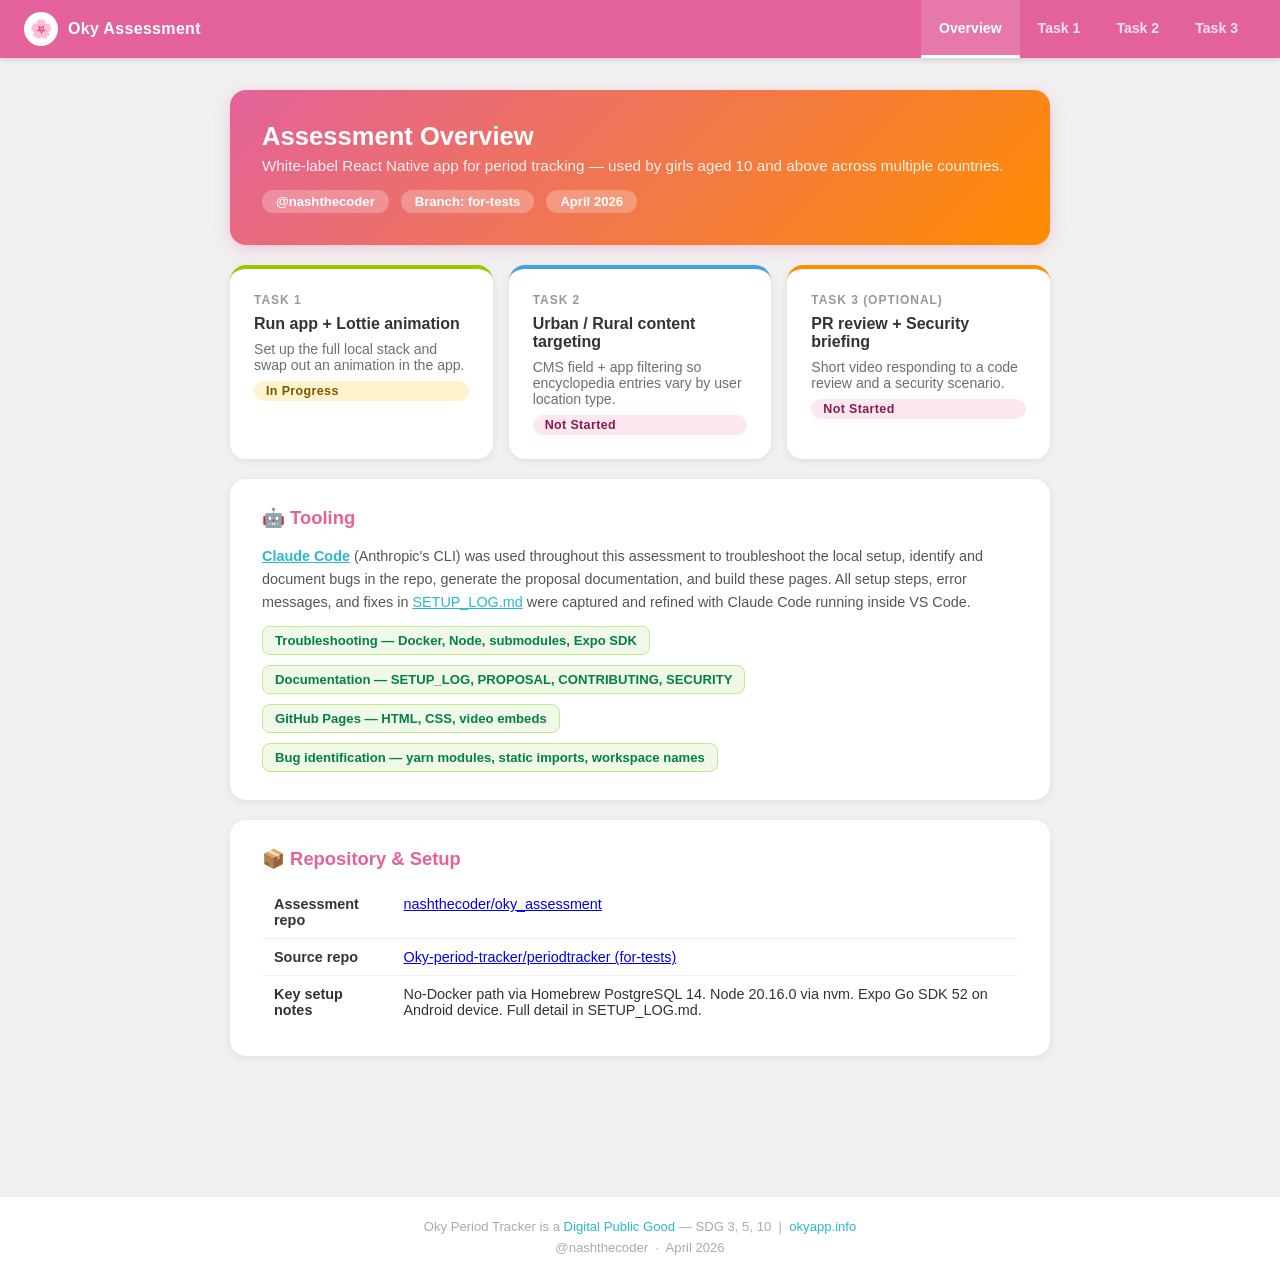
==== index.html @ fe5b15e6 "Add Claude Code tooling section to overview page" ====
<!DOCTYPE html>
<html lang="en">
<head>
  <meta charset="UTF-8">
  <meta name="viewport" content="width=device-width, initial-scale=1.0">
  <title>Oky — Technical Assessment</title>
  <link rel="stylesheet" href="style.css">
</head>
<body>

  <div class="navbar">
    <a class="brand" href="index.html">
      <div class="logo">🌸</div>
      <span>Oky Assessment</span>
    </a>
    <nav>
      <a href="index.html" class="active">Overview</a>
      <a href="task1.html">Task 1</a>
      <a href="task2.html">Task 2</a>
      <a href="task3.html">Task 3</a>
    </nav>
  </div>

  <div class="page">

    <div class="hero">
      <h1>Assessment Overview</h1>
      <p>White-label React Native app for period tracking — used by girls aged 10 and above across multiple countries.</p>
      <div class="meta">
        <span class="tag">@nashthecoder</span>
        <span class="tag">Branch: for-tests</span>
        <span class="tag">April 2026</span>
      </div>
    </div>

    <div class="task-grid">
      <a class="task-card t1" href="task1.html">
        <span class="task-num">Task 1</span>
        <h3>Run app + Lottie animation</h3>
        <p>Set up the full local stack and swap out an animation in the app.</p>
        <span class="badge badge-in-progress">In Progress</span>
      </a>
      <a class="task-card t2" href="task2.html">
        <span class="task-num">Task 2</span>
        <h3>Urban / Rural content targeting</h3>
        <p>CMS field + app filtering so encyclopedia entries vary by user location type.</p>
        <span class="badge badge-not-started">Not Started</span>
      </a>
      <a class="task-card t3" href="task3.html">
        <span class="task-num">Task 3 (Optional)</span>
        <h3>PR review + Security briefing</h3>
        <p>Short video responding to a code review and a security scenario.</p>
        <span class="badge badge-not-started">Not Started</span>
      </a>
    </div>

    <div class="card">
      <h2>🤖 Tooling</h2>
      <p style="font-size:0.9rem;color:#555;line-height:1.6;margin-bottom:12px;">
        <a href="https://claude.ai/code" style="color:var(--link);font-weight:600;">Claude Code</a> (Anthropic's CLI) was used throughout this assessment to troubleshoot the local setup, identify and document bugs in the repo, generate the proposal documentation, and build these pages. All setup steps, error messages, and fixes in <a href="SETUP_LOG.md" style="color:var(--link)">SETUP_LOG.md</a> were captured and refined with Claude Code running inside VS Code.
      </p>
      <div class="proposal-strip">
        <span class="prop-tag">Troubleshooting — Docker, Node, submodules, Expo SDK</span>
        <span class="prop-tag">Documentation — SETUP_LOG, PROPOSAL, CONTRIBUTING, SECURITY</span>
        <span class="prop-tag">GitHub Pages — HTML, CSS, video embeds</span>
        <span class="prop-tag">Bug identification — yarn modules, static imports, workspace names</span>
      </div>
    </div>

    <div class="card">
      <h2>📦 Repository & Setup</h2>
      <table class="info-table">
        <tbody>
          <tr><td><strong>Assessment repo</strong></td><td><a href="https://github.com/nashthecoder/oky_assessment">nashthecoder/oky_assessment</a></td></tr>
          <tr><td><strong>Source repo</strong></td><td><a href="https://github.com/Oky-period-tracker/periodtracker/tree/for-tests">Oky-period-tracker/periodtracker (for-tests)</a></td></tr>
          <tr><td><strong>Key setup notes</strong></td><td>No-Docker path via Homebrew PostgreSQL 14. Node 20.16.0 via nvm. Expo Go SDK 52 on Android device. Full detail in SETUP_LOG.md.</td></tr>
        </tbody>
      </table>
    </div>

  </div>

  <footer>
    <p>Oky Period Tracker is a <a href="https://digitalpublicgoods.net/">Digital Public Good</a> — SDG 3, 5, 10 &nbsp;|&nbsp; <a href="https://www.okyapp.info/">okyapp.info</a></p>
    <p>@nashthecoder &nbsp;·&nbsp; April 2026</p>
  </footer>

</body>
</html>
---- style.css ----
/* Oky Period Tracker — Assessment Pages */
/* Colour palette sourced from app/src/hooks/useColor.ts */

:root {
  --primary:      #97C800;
  --primary-dark: #028045;
  --secondary:    #FF8C00;
  --tertiary:     #3DA4DD;
  --danger:       #E3629B;
  --danger-light: #F9C7C1;
  --star:         #F6AC3F;
  --link:         #28b9cb;
  --nav:          #F1F1F1;
  --border:       #f0f0f0;
  --text:         #333;
  --white:        #fff;
}

* { box-sizing: border-box; margin: 0; padding: 0; }

body {
  font-family: -apple-system, BlinkMacSystemFont, 'Segoe UI', Roboto, sans-serif;
  background: var(--nav);
  color: var(--text);
  min-height: 100vh;
}

/* ── Nav bar ── */
.navbar {
  background: var(--danger);
  padding: 0 24px;
  display: flex;
  align-items: center;
  gap: 0;
  box-shadow: 0 2px 6px rgba(0,0,0,0.15);
  position: sticky;
  top: 0;
  z-index: 100;
}
.navbar .brand {
  display: flex;
  align-items: center;
  gap: 10px;
  padding: 12px 0;
  text-decoration: none;
  color: var(--white);
  flex-shrink: 0;
}
.navbar .brand .logo {
  width: 34px;
  height: 34px;
  background: var(--white);
  border-radius: 50%;
  display: flex;
  align-items: center;
  justify-content: center;
  font-size: 18px;
}
.navbar .brand span {
  font-size: 1rem;
  font-weight: 700;
  letter-spacing: 0.02em;
}
.navbar nav {
  display: flex;
  align-items: stretch;
  margin-left: auto;
  gap: 0;
}
.navbar nav a {
  color: rgba(255,255,255,0.82);
  text-decoration: none;
  font-size: 0.88rem;
  font-weight: 600;
  padding: 0 18px;
  display: flex;
  align-items: center;
  border-bottom: 3px solid transparent;
  height: 58px;
  transition: color 0.15s, border-color 0.15s, background 0.15s;
}
.navbar nav a:hover {
  color: var(--white);
  background: rgba(255,255,255,0.1);
}
.navbar nav a.active {
  color: var(--white);
  border-bottom-color: var(--white);
  background: rgba(255,255,255,0.15);
}

/* ── Per-page navbar accent color ── */
body.page-task1 .navbar { background: linear-gradient(90deg, var(--danger) 0%, #c84b7a 100%); }
body.page-task2 .navbar { background: linear-gradient(90deg, var(--tertiary) 0%, #1169BF 100%); }
body.page-task3 .navbar { background: linear-gradient(90deg, var(--secondary) 0%, #BD6600 100%); }

/* ── Mobile nav ── */
@media (max-width: 600px) {
  .navbar { flex-wrap: wrap; padding: 0 14px; }
  .navbar .brand { padding: 10px 0; }
  .navbar nav { width: 100%; border-top: 1px solid rgba(255,255,255,0.15); }
  .navbar nav a { padding: 0 12px; font-size: 0.82rem; height: 42px; }
  .page { margin: 20px auto; }
  .card { padding: 20px 18px; }
  .hero { padding: 24px 20px; }
  .hero h1 { font-size: 1.3rem; }
  .task-grid { grid-template-columns: 1fr; }
}

/* ── Page wrap ── */
.page {
  max-width: 860px;
  margin: 32px auto;
  padding: 0 20px 60px;
}

/* ── Card ── */
.card {
  background: var(--white);
  border-radius: 16px;
  padding: 28px 32px;
  margin-bottom: 20px;
  box-shadow: 0 2px 8px rgba(0,0,0,0.08);
}
.card h2 {
  font-size: 1.15rem;
  color: var(--danger);
  margin-bottom: 16px;
  display: flex;
  align-items: center;
  gap: 8px;
}
.card h3 {
  font-size: 1rem;
  color: var(--primary-dark);
  margin: 20px 0 10px;
}

/* ── Hero card ── */
.hero {
  background: linear-gradient(135deg, var(--danger) 0%, var(--secondary) 100%);
  color: var(--white);
  border-radius: 16px;
  padding: 32px;
  margin-bottom: 20px;
  box-shadow: 0 4px 16px rgba(227,98,155,0.3);
}
.hero h1 { font-size: 1.6rem; margin-bottom: 6px; }
.hero p  { opacity: 0.9; font-size: 0.95rem; }
.hero .meta { margin-top: 16px; display: flex; gap: 12px; flex-wrap: wrap; }
.hero .tag {
  background: rgba(255,255,255,0.25);
  border-radius: 20px;
  padding: 4px 14px;
  font-size: 0.82rem;
  font-weight: 600;
}

/* ── Task grid ── */
.task-grid {
  display: grid;
  grid-template-columns: repeat(auto-fit, minmax(240px, 1fr));
  gap: 16px;
  margin-bottom: 20px;
}
.task-card {
  background: var(--white);
  border-radius: 16px;
  padding: 24px;
  box-shadow: 0 2px 8px rgba(0,0,0,0.08);
  border-top: 4px solid var(--border);
  text-decoration: none;
  color: var(--text);
  transition: transform 0.15s, box-shadow 0.15s;
  display: flex;
  flex-direction: column;
  gap: 8px;
}
.task-card:hover { transform: translateY(-3px); box-shadow: 0 6px 18px rgba(0,0,0,0.12); }
.task-card.t1 { border-top-color: var(--primary); }
.task-card.t2 { border-top-color: var(--tertiary); }
.task-card.t3 { border-top-color: var(--secondary); }
.task-card .task-num { font-size: 0.75rem; font-weight: 700; text-transform: uppercase; letter-spacing: 0.08em; opacity: 0.5; }
.task-card h3 { font-size: 1rem; margin: 0; }
.task-card p  { font-size: 0.88rem; opacity: 0.7; margin: 0; }

/* ── Status badges ── */
.badge {
  display: inline-block;
  padding: 3px 12px;
  border-radius: 20px;
  font-size: 0.78rem;
  font-weight: 700;
  letter-spacing: 0.03em;
}
.badge-done         { background: #e6f4d7; color: var(--primary-dark); }
.badge-in-progress  { background: #fff3cd; color: #7a5800; }
.badge-not-started  { background: #fde8f0; color: #8b1a4a; }

/* ── Step list ── */
.steps { list-style: none; padding: 0; }
.steps li {
  display: flex;
  align-items: flex-start;
  gap: 14px;
  padding: 10px 0;
  border-bottom: 1px solid var(--border);
  font-size: 0.92rem;
  line-height: 1.5;
}
.steps li:last-child { border-bottom: none; }
.step-num {
  min-width: 26px;
  height: 26px;
  border-radius: 50%;
  background: var(--danger-light);
  color: var(--danger);
  font-size: 0.78rem;
  font-weight: 700;
  display: flex;
  align-items: center;
  justify-content: center;
  flex-shrink: 0;
}

/* ── Table ── */
.info-table { width: 100%; border-collapse: collapse; font-size: 0.9rem; }
.info-table th {
  text-align: left;
  padding: 10px 12px;
  background: var(--nav);
  color: var(--primary-dark);
  font-size: 0.78rem;
  text-transform: uppercase;
  letter-spacing: 0.06em;
  border-bottom: 2px solid var(--border);
}
.info-table td {
  padding: 10px 12px;
  border-bottom: 1px solid var(--border);
  vertical-align: top;
}
.info-table tr:last-child td { border-bottom: none; }
code {
  background: var(--nav);
  padding: 2px 6px;
  border-radius: 4px;
  font-size: 0.85em;
  font-family: 'SF Mono', 'Fira Mono', monospace;
}

/* ── Placeholder notice ── */
.placeholder {
  background: var(--nav);
  border-left: 4px solid var(--tertiary);
  border-radius: 0 8px 8px 0;
  padding: 14px 18px;
  font-size: 0.9rem;
  color: #555;
  margin-top: 10px;
}

/* ── Timeline ── */
.timeline { position: relative; padding-left: 32px; }
.timeline::before {
  content: '';
  position: absolute;
  left: 10px;
  top: 0; bottom: 0;
  width: 2px;
  background: linear-gradient(to bottom, var(--danger-light), var(--primary));
}
.tl-item {
  position: relative;
  margin-bottom: 24px;
}
.tl-dot {
  position: absolute;
  left: -26px;
  top: 6px;
  width: 14px;
  height: 14px;
  border-radius: 50%;
  background: var(--danger);
  border: 2px solid var(--white);
  box-shadow: 0 0 0 2px var(--danger-light);
}
.tl-dot.green  { background: var(--primary); box-shadow: 0 0 0 2px #e6f4d7; }
.tl-dot.blue   { background: var(--tertiary); box-shadow: 0 0 0 2px #daeef9; }
.tl-dot.orange { background: var(--secondary); box-shadow: 0 0 0 2px #ffecd0; }
.tl-item h4 { font-size: 0.9rem; font-weight: 700; margin-bottom: 4px; color: #222; }
.tl-item p, .tl-item ul { font-size: 0.88rem; color: #555; line-height: 1.6; }
.tl-item ul { padding-left: 18px; }

/* ── Terminal block ── */
.terminal {
  background: #1B1B1F;
  color: #e2e2e2;
  border-radius: 10px;
  padding: 16px 20px;
  font-family: 'SF Mono', 'Fira Mono', 'Menlo', monospace;
  font-size: 0.82rem;
  line-height: 1.7;
  margin: 12px 0;
  overflow-x: auto;
}
.terminal .prompt { color: var(--primary); user-select: none; }
.terminal .comment { color: #888; }
.terminal .out { color: #91d9e2; }
.terminal .err { color: #E3629B; }

/* ── Bug cards ── */
.bug-card {
  border-left: 4px solid var(--danger);
  background: #fff5f9;
  border-radius: 0 10px 10px 0;
  padding: 14px 18px;
  margin-bottom: 14px;
}
.bug-card .bug-title { font-weight: 700; font-size: 0.9rem; color: var(--danger); margin-bottom: 6px; display: flex; align-items: center; gap: 6px; }
.bug-card .bug-fix { margin-top: 8px; font-size: 0.85rem; color: var(--primary-dark); display: flex; align-items: flex-start; gap: 6px; }
.bug-card p { font-size: 0.86rem; color: #555; line-height: 1.5; }

/* ── Proposal strip ── */
.proposal-strip {
  display: flex;
  flex-wrap: wrap;
  gap: 10px;
  margin-top: 12px;
}
.prop-tag {
  background: #f0f9e8;
  border: 1px solid #c3e88d;
  color: var(--primary-dark);
  border-radius: 8px;
  padding: 6px 12px;
  font-size: 0.82rem;
  font-weight: 600;
}

/* ── Lottie preview card ── */
.lottie-preview {
  display: flex;
  gap: 20px;
  align-items: flex-start;
  flex-wrap: wrap;
}
.lottie-preview .lottie-thumb {
  width: 120px;
  height: 120px;
  background: linear-gradient(135deg, var(--danger-light), #ffecd0);
  border-radius: 16px;
  display: flex;
  align-items: center;
  justify-content: center;
  font-size: 52px;
  flex-shrink: 0;
}
.lottie-preview .lottie-meta { flex: 1; min-width: 200px; }
.lottie-preview .lottie-meta h4 { font-size: 1rem; margin-bottom: 6px; }
.lottie-preview .lottie-meta p  { font-size: 0.88rem; color: #555; line-height: 1.5; }
.lottie-preview .lottie-meta a  { color: var(--link); }

/* ── Section divider ── */
.section-label {
  font-size: 0.72rem;
  font-weight: 700;
  text-transform: uppercase;
  letter-spacing: 0.1em;
  color: #aaa;
  margin: 4px 0 14px;
}

/* ── Inline resource link ── */
.resource-link {
  display: inline-flex;
  align-items: center;
  gap: 6px;
  background: var(--nav);
  border: 1px solid var(--border);
  border-radius: 8px;
  padding: 6px 14px;
  font-size: 0.85rem;
  color: var(--link);
  text-decoration: none;
  margin: 4px 4px 4px 0;
}
.resource-link:hover { background: #e8f8fa; border-color: var(--link); }

/* ── Video grid ── */
.video-grid {
  display: grid;
  grid-template-columns: repeat(auto-fit, minmax(280px, 1fr));
  gap: 20px;
  margin-top: 16px;
}
.video-card {
  display: flex;
  flex-direction: column;
  gap: 10px;
}
.video-label {
  font-size: 0.85rem;
  font-weight: 700;
  color: var(--text);
}
.video-wrap {
  position: relative;
  width: 100%;
  padding-top: 56.25%;
  border-radius: 12px;
  overflow: hidden;
  background: #1B1B1F;
  box-shadow: 0 2px 10px rgba(0,0,0,0.15);
}
.video-wrap iframe {
  position: absolute;
  inset: 0;
  width: 100%;
  height: 100%;
  border: none;
}

/* ── Footer ── */
footer {
  background: var(--white);
  border-top: 1px solid var(--border);
  text-align: center;
  font-size: 0.82rem;
  color: #aaa;
  padding: 22px 24px;
  margin-top: 60px;
}
footer p { margin-bottom: 6px; }
footer p:last-child { margin-bottom: 0; }
footer a { color: var(--link); text-decoration: none; }
footer a:hover { text-decoration: underline; }
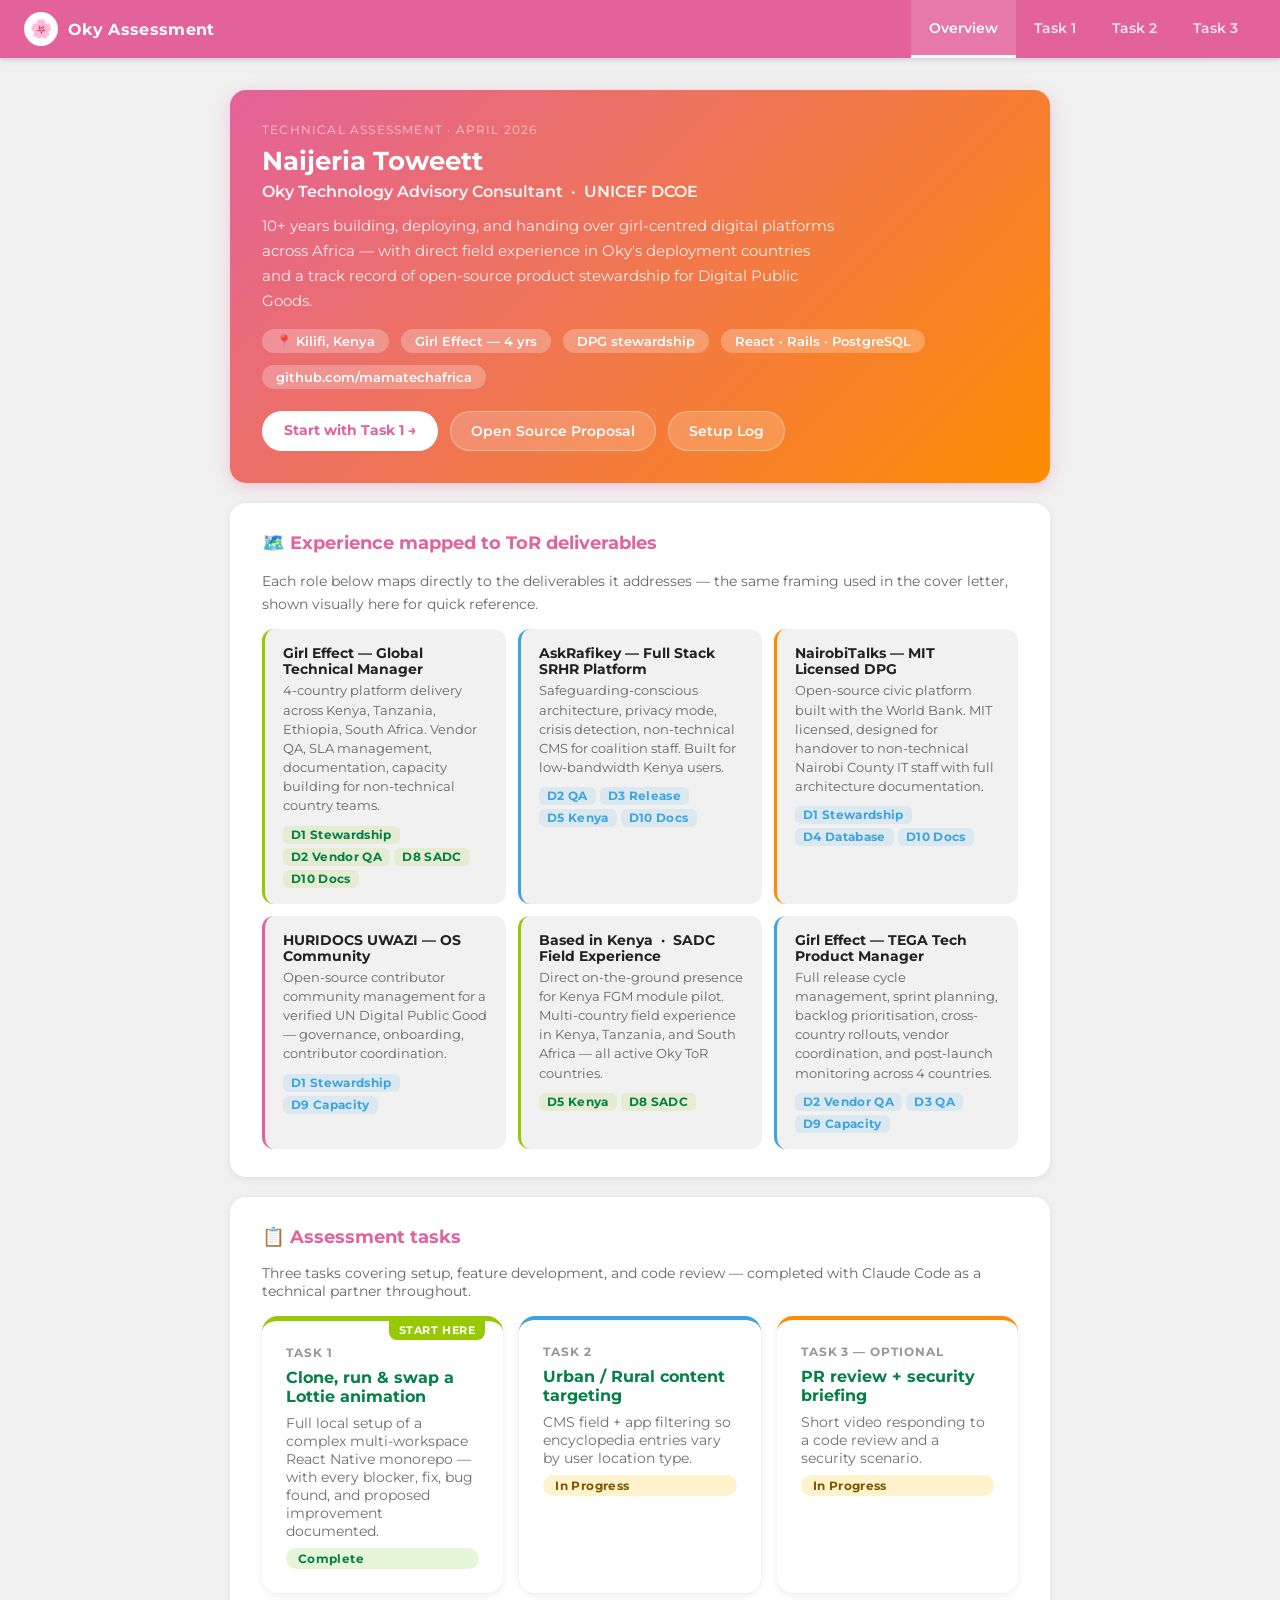
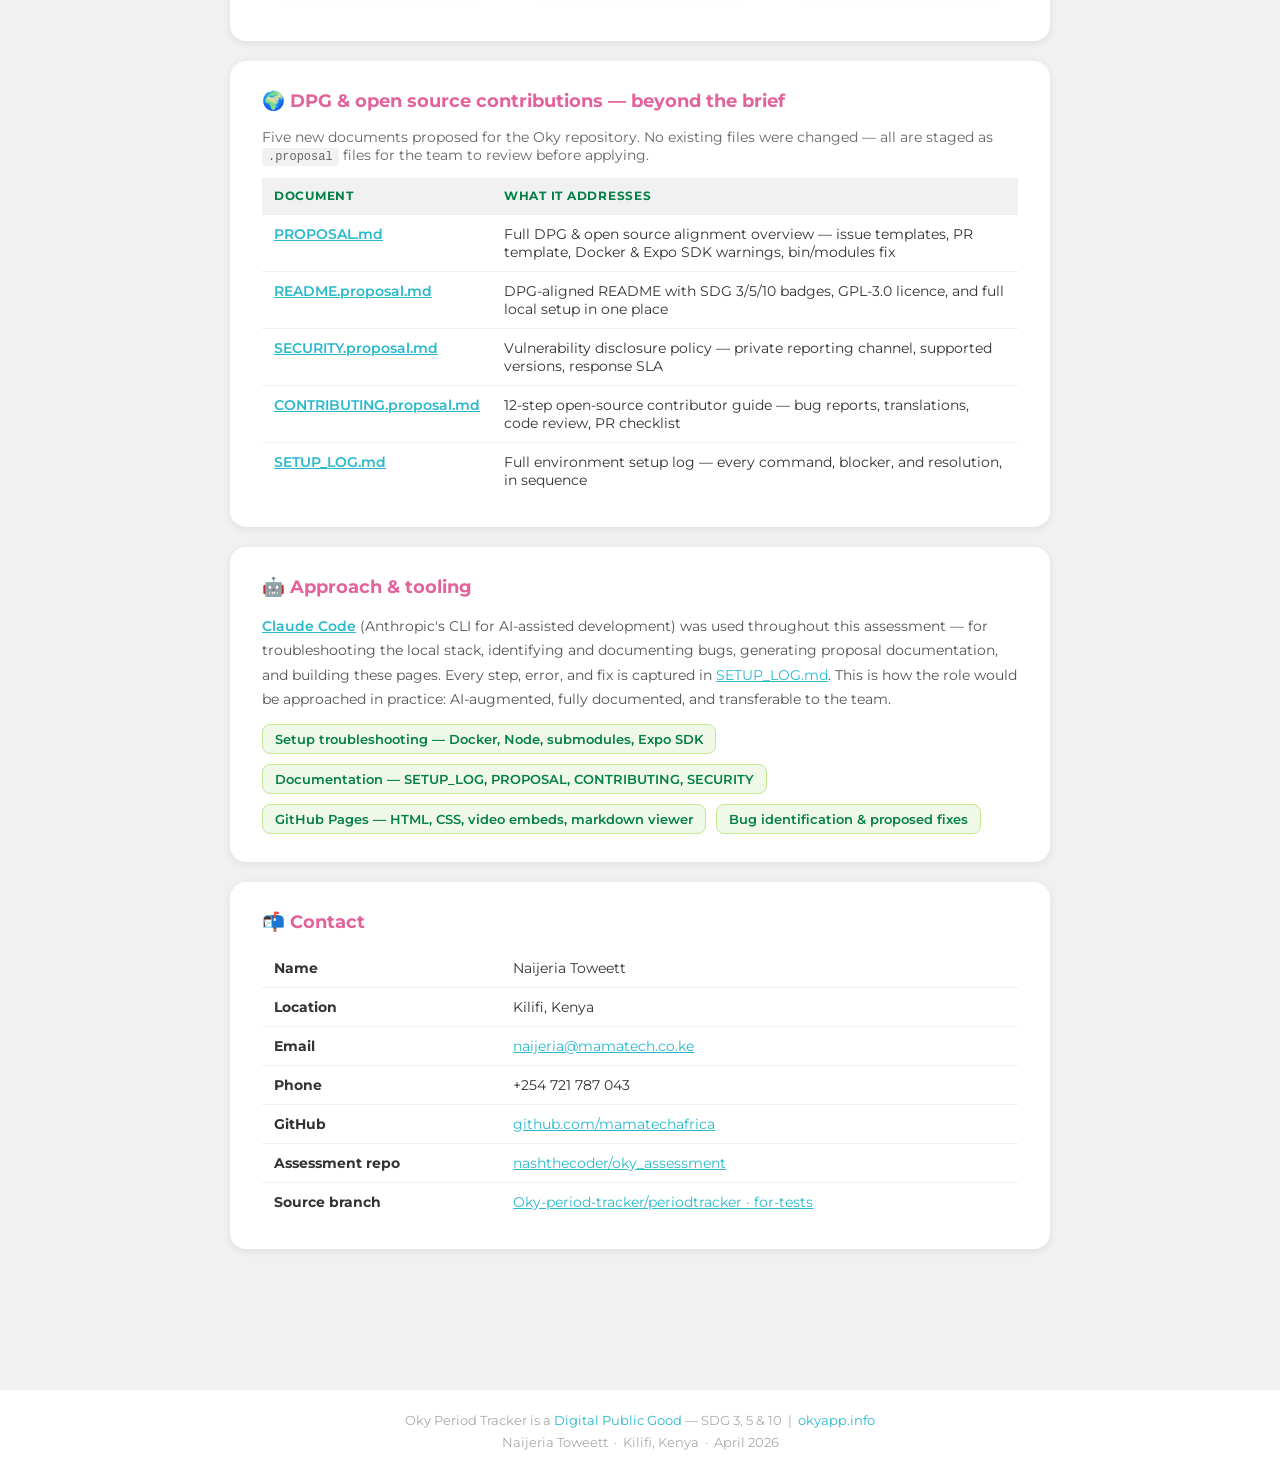
==== commit 7cfb8fed: "Redesign landing page — candidate-centric hero, experience-to-deliverable map, guided task journey C" ====
--- a/index.html
+++ b/index.html
@@ -3,8 +3,95 @@
 <head>
   <meta charset="UTF-8">
   <meta name="viewport" content="width=device-width, initial-scale=1.0">
-  <title>Oky — Technical Assessment</title>
+  <title>Naijeria Toweett — Oky Technology Advisory Consultant · UNICEF DCOE</title>
   <link rel="stylesheet" href="style.css">
+  <style>
+    .cta-row {
+      display: flex;
+      gap: 12px;
+      margin-top: 22px;
+      flex-wrap: wrap;
+    }
+    .btn-primary {
+      background: var(--white);
+      color: var(--danger);
+      font-weight: 700;
+      font-size: 0.9rem;
+      padding: 10px 22px;
+      border-radius: 24px;
+      text-decoration: none;
+      transition: opacity 0.15s;
+      white-space: nowrap;
+    }
+    .btn-primary:hover { opacity: 0.85; }
+    .btn-ghost {
+      background: rgba(255,255,255,0.18);
+      color: var(--white);
+      font-weight: 600;
+      font-size: 0.88rem;
+      padding: 10px 20px;
+      border-radius: 24px;
+      text-decoration: none;
+      border: 1px solid rgba(255,255,255,0.35);
+      transition: background 0.15s;
+      white-space: nowrap;
+    }
+    .btn-ghost:hover { background: rgba(255,255,255,0.28); }
+
+    /* Deliverable map */
+    .del-grid {
+      display: grid;
+      grid-template-columns: repeat(auto-fit, minmax(200px, 1fr));
+      gap: 12px;
+      margin-top: 14px;
+    }
+    .del-card {
+      background: var(--nav);
+      border-radius: 12px;
+      padding: 16px 18px;
+      border-left: 3px solid var(--border);
+    }
+    .del-card.green  { border-left-color: var(--primary); }
+    .del-card.blue   { border-left-color: var(--tertiary); }
+    .del-card.orange { border-left-color: var(--secondary); }
+    .del-card.pink   { border-left-color: var(--danger); }
+    .del-exp { font-size: 0.85rem; font-weight: 700; color: #222; margin-bottom: 4px; }
+    .del-desc { font-size: 0.8rem; color: #666; line-height: 1.5; margin-bottom: 10px; }
+    .del-tags { display: flex; flex-wrap: wrap; gap: 4px; }
+    .del-tag {
+      font-size: 0.72rem;
+      font-weight: 700;
+      background: rgba(61,164,221,0.12);
+      color: var(--tertiary);
+      border-radius: 6px;
+      padding: 2px 8px;
+      letter-spacing: 0.03em;
+    }
+    .del-tag.green {
+      background: rgba(151,200,0,0.13);
+      color: var(--primary-dark);
+    }
+
+    /* Task card override — make Task 1 feel primary */
+    .task-card.featured {
+      border-top-width: 5px;
+      position: relative;
+    }
+    .task-card.featured::after {
+      content: 'Start here';
+      position: absolute;
+      top: -1px;
+      right: 18px;
+      background: var(--primary);
+      color: var(--white);
+      font-size: 0.7rem;
+      font-weight: 700;
+      letter-spacing: 0.05em;
+      text-transform: uppercase;
+      padding: 3px 10px;
+      border-radius: 0 0 8px 8px;
+    }
+  </style>
 </head>
 <body>
 
@@ -23,57 +110,171 @@
 
   <div class="page">
 
+    <!-- Hero -->
     <div class="hero">
-      <h1>Assessment Overview</h1>
-      <p>White-label React Native app for period tracking — used by girls aged 10 and above across multiple countries.</p>
+      <p style="font-size:0.75rem;opacity:0.65;letter-spacing:0.1em;text-transform:uppercase;margin-bottom:8px;">Technical Assessment · April 2026</p>
+      <h1>Naijeria Toweett</h1>
+      <p style="font-size:1rem;margin-top:6px;opacity:0.95;font-weight:600;">Oky Technology Advisory Consultant &nbsp;·&nbsp; UNICEF DCOE</p>
+      <p style="margin-top:12px;opacity:0.88;max-width:580px;line-height:1.65;">10+ years building, deploying, and handing over girl-centred digital platforms across Africa — with direct field experience in Oky's deployment countries and a track record of open-source product stewardship for Digital Public Goods.</p>
       <div class="meta">
-        <span class="tag">@nashthecoder</span>
-        <span class="tag">Branch: for-tests</span>
-        <span class="tag">April 2026</span>
-      </div>
-    </div>
-
-    <div class="task-grid">
-      <a class="task-card t1" href="task1.html">
-        <span class="task-num">Task 1</span>
-        <h3>Run app + Lottie animation</h3>
-        <p>Set up the full local stack and swap out an animation in the app.</p>
-        <span class="badge badge-in-progress">In Progress</span>
-      </a>
-      <a class="task-card t2" href="task2.html">
-        <span class="task-num">Task 2</span>
-        <h3>Urban / Rural content targeting</h3>
-        <p>CMS field + app filtering so encyclopedia entries vary by user location type.</p>
-        <span class="badge badge-not-started">Not Started</span>
-      </a>
-      <a class="task-card t3" href="task3.html">
-        <span class="task-num">Task 3 (Optional)</span>
-        <h3>PR review + Security briefing</h3>
-        <p>Short video responding to a code review and a security scenario.</p>
-        <span class="badge badge-not-started">Not Started</span>
-      </a>
-    </div>
-
-    <div class="card">
-      <h2>🤖 Tooling</h2>
-      <p style="font-size:0.9rem;color:#555;line-height:1.6;margin-bottom:12px;">
-        <a href="https://claude.ai/code" style="color:var(--link);font-weight:600;">Claude Code</a> (Anthropic's CLI) was used throughout this assessment to troubleshoot the local setup, identify and document bugs in the repo, generate the proposal documentation, and build these pages. All setup steps, error messages, and fixes in <a href="SETUP_LOG.md" style="color:var(--link)">SETUP_LOG.md</a> were captured and refined with Claude Code running inside VS Code.
+        <span class="tag">📍 Kilifi, Kenya</span>
+        <span class="tag">Girl Effect — 4 yrs</span>
+        <span class="tag">DPG stewardship</span>
+        <span class="tag">React · Rails · PostgreSQL</span>
+        <span class="tag">github.com/mamatechafrica</span>
+      </div>
+      <div class="cta-row">
+        <a class="btn-primary" href="task1.html">Start with Task 1 →</a>
+        <a class="btn-ghost" href="view.html?file=PROPOSAL.md">Open Source Proposal</a>
+        <a class="btn-ghost" href="view.html?file=SETUP_LOG.md">Setup Log</a>
+      </div>
+    </div>
+
+    <!-- Experience → Deliverables -->
+    <div class="card">
+      <h2>🗺️ Experience mapped to ToR deliverables</h2>
+      <p style="font-size:0.88rem;color:#666;line-height:1.6;margin-bottom:4px;">Each role below maps directly to the deliverables it addresses — the same framing used in the cover letter, shown visually here for quick reference.</p>
+      <div class="del-grid">
+        <div class="del-card green">
+          <div class="del-exp">Girl Effect — Global Technical Manager</div>
+          <div class="del-desc">4-country platform delivery across Kenya, Tanzania, Ethiopia, South Africa. Vendor QA, SLA management, documentation, capacity building for non-technical country teams.</div>
+          <div class="del-tags">
+            <span class="del-tag green">D1 Stewardship</span>
+            <span class="del-tag green">D2 Vendor QA</span>
+            <span class="del-tag green">D8 SADC</span>
+            <span class="del-tag green">D10 Docs</span>
+          </div>
+        </div>
+        <div class="del-card blue">
+          <div class="del-exp">AskRafikey — Full Stack SRHR Platform</div>
+          <div class="del-desc">Safeguarding-conscious architecture, privacy mode, crisis detection, non-technical CMS for coalition staff. Built for low-bandwidth Kenya users.</div>
+          <div class="del-tags">
+            <span class="del-tag">D2 QA</span>
+            <span class="del-tag">D3 Release</span>
+            <span class="del-tag">D5 Kenya</span>
+            <span class="del-tag">D10 Docs</span>
+          </div>
+        </div>
+        <div class="del-card orange">
+          <div class="del-exp">NairobiTalks — MIT Licensed DPG</div>
+          <div class="del-desc">Open-source civic platform built with the World Bank. MIT licensed, designed for handover to non-technical Nairobi County IT staff with full architecture documentation.</div>
+          <div class="del-tags">
+            <span class="del-tag">D1 Stewardship</span>
+            <span class="del-tag">D4 Database</span>
+            <span class="del-tag">D10 Docs</span>
+          </div>
+        </div>
+        <div class="del-card pink">
+          <div class="del-exp">HURIDOCS UWAZI — OS Community</div>
+          <div class="del-desc">Open-source contributor community management for a verified UN Digital Public Good — governance, onboarding, contributor coordination.</div>
+          <div class="del-tags">
+            <span class="del-tag">D1 Stewardship</span>
+            <span class="del-tag">D9 Capacity</span>
+          </div>
+        </div>
+        <div class="del-card green">
+          <div class="del-exp">Based in Kenya &nbsp;·&nbsp; SADC Field Experience</div>
+          <div class="del-desc">Direct on-the-ground presence for Kenya FGM module pilot. Multi-country field experience in Kenya, Tanzania, and South Africa — all active Oky ToR countries.</div>
+          <div class="del-tags">
+            <span class="del-tag green">D5 Kenya</span>
+            <span class="del-tag green">D8 SADC</span>
+          </div>
+        </div>
+        <div class="del-card blue">
+          <div class="del-exp">Girl Effect — TEGA Tech Product Manager</div>
+          <div class="del-desc">Full release cycle management, sprint planning, backlog prioritisation, cross-country rollouts, vendor coordination, and post-launch monitoring across 4 countries.</div>
+          <div class="del-tags">
+            <span class="del-tag">D2 Vendor QA</span>
+            <span class="del-tag">D3 QA</span>
+            <span class="del-tag">D9 Capacity</span>
+          </div>
+        </div>
+      </div>
+    </div>
+
+    <!-- Assessment tasks -->
+    <div class="card">
+      <h2>📋 Assessment tasks</h2>
+      <p style="font-size:0.88rem;color:#666;margin-bottom:16px;">Three tasks covering setup, feature development, and code review — completed with Claude Code as a technical partner throughout.</p>
+      <div class="task-grid">
+        <a class="task-card t1 featured" href="task1.html">
+          <span class="task-num">Task 1</span>
+          <h3>Clone, run & swap a Lottie animation</h3>
+          <p>Full local setup of a complex multi-workspace React Native monorepo — with every blocker, fix, bug found, and proposed improvement documented.</p>
+          <span class="badge badge-done">Complete</span>
+        </a>
+        <a class="task-card t2" href="task2.html">
+          <span class="task-num">Task 2</span>
+          <h3>Urban / Rural content targeting</h3>
+          <p>CMS field + app filtering so encyclopedia entries vary by user location type.</p>
+          <span class="badge badge-in-progress">In Progress</span>
+        </a>
+        <a class="task-card t3" href="task3.html">
+          <span class="task-num">Task 3 — Optional</span>
+          <h3>PR review + security briefing</h3>
+          <p>Short video responding to a code review and a security scenario.</p>
+          <span class="badge badge-in-progress">In Progress</span>
+        </a>
+      </div>
+    </div>
+
+    <!-- DPG contributions -->
+    <div class="card">
+      <h2>🌍 DPG & open source contributions — beyond the brief</h2>
+      <p style="font-size:0.88rem;color:#666;margin-bottom:14px;">Five new documents proposed for the Oky repository. No existing files were changed — all are staged as <code>.proposal</code> files for the team to review before applying.</p>
+      <table class="info-table">
+        <thead><tr><th>Document</th><th>What it addresses</th></tr></thead>
+        <tbody>
+          <tr>
+            <td><a href="view.html?file=PROPOSAL.md" style="color:var(--link);font-weight:600;">PROPOSAL.md</a></td>
+            <td>Full DPG & open source alignment overview — issue templates, PR template, Docker & Expo SDK warnings, bin/modules fix</td>
+          </tr>
+          <tr>
+            <td><a href="view.html?file=README.proposal.md" style="color:var(--link);font-weight:600;">README.proposal.md</a></td>
+            <td>DPG-aligned README with SDG 3/5/10 badges, GPL-3.0 licence, and full local setup in one place</td>
+          </tr>
+          <tr>
+            <td><a href="view.html?file=SECURITY.proposal.md" style="color:var(--link);font-weight:600;">SECURITY.proposal.md</a></td>
+            <td>Vulnerability disclosure policy — private reporting channel, supported versions, response SLA</td>
+          </tr>
+          <tr>
+            <td><a href="view.html?file=CONTRIBUTING.proposal.md" style="color:var(--link);font-weight:600;">CONTRIBUTING.proposal.md</a></td>
+            <td>12-step open-source contributor guide — bug reports, translations, code review, PR checklist</td>
+          </tr>
+          <tr>
+            <td><a href="view.html?file=SETUP_LOG.md" style="color:var(--link);font-weight:600;">SETUP_LOG.md</a></td>
+            <td>Full environment setup log — every command, blocker, and resolution, in sequence</td>
+          </tr>
+        </tbody>
+      </table>
+    </div>
+
+    <!-- Tooling & approach -->
+    <div class="card">
+      <h2>🤖 Approach & tooling</h2>
+      <p style="font-size:0.9rem;color:#555;line-height:1.7;margin-bottom:12px;">
+        <a href="https://claude.ai/code" style="color:var(--link);font-weight:600;">Claude Code</a> (Anthropic's CLI for AI-assisted development) was used throughout this assessment — for troubleshooting the local stack, identifying and documenting bugs, generating proposal documentation, and building these pages. Every step, error, and fix is captured in <a href="view.html?file=SETUP_LOG.md" style="color:var(--link)">SETUP_LOG.md</a>. This is how the role would be approached in practice: AI-augmented, fully documented, and transferable to the team.
       </p>
       <div class="proposal-strip">
-        <span class="prop-tag">Troubleshooting — Docker, Node, submodules, Expo SDK</span>
+        <span class="prop-tag">Setup troubleshooting — Docker, Node, submodules, Expo SDK</span>
         <span class="prop-tag">Documentation — SETUP_LOG, PROPOSAL, CONTRIBUTING, SECURITY</span>
-        <span class="prop-tag">GitHub Pages — HTML, CSS, video embeds</span>
-        <span class="prop-tag">Bug identification — yarn modules, static imports, workspace names</span>
-      </div>
-    </div>
-
-    <div class="card">
-      <h2>📦 Repository & Setup</h2>
+        <span class="prop-tag">GitHub Pages — HTML, CSS, video embeds, markdown viewer</span>
+        <span class="prop-tag">Bug identification & proposed fixes</span>
+      </div>
+    </div>
+
+    <!-- Contact -->
+    <div class="card">
+      <h2>📬 Contact</h2>
       <table class="info-table">
         <tbody>
-          <tr><td><strong>Assessment repo</strong></td><td><a href="https://github.com/nashthecoder/oky_assessment">nashthecoder/oky_assessment</a></td></tr>
-          <tr><td><strong>Source repo</strong></td><td><a href="https://github.com/Oky-period-tracker/periodtracker/tree/for-tests">Oky-period-tracker/periodtracker (for-tests)</a></td></tr>
-          <tr><td><strong>Key setup notes</strong></td><td>No-Docker path via Homebrew PostgreSQL 14. Node 20.16.0 via nvm. Expo Go SDK 52 on Android device. Full detail in SETUP_LOG.md.</td></tr>
+          <tr><td><strong>Name</strong></td><td>Naijeria Toweett</td></tr>
+          <tr><td><strong>Location</strong></td><td>Kilifi, Kenya</td></tr>
+          <tr><td><strong>Email</strong></td><td><a href="mailto:naijeria@mamatech.co.ke" style="color:var(--link)">naijeria@mamatech.co.ke</a></td></tr>
+          <tr><td><strong>Phone</strong></td><td>+254 721 787 043</td></tr>
+          <tr><td><strong>GitHub</strong></td><td><a href="https://github.com/mamatechafrica" style="color:var(--link)" target="_blank">github.com/mamatechafrica</a></td></tr>
+          <tr><td><strong>Assessment repo</strong></td><td><a href="https://github.com/nashthecoder/oky_assessment" style="color:var(--link)" target="_blank">nashthecoder/oky_assessment</a></td></tr>
+          <tr><td><strong>Source branch</strong></td><td><a href="https://github.com/Oky-period-tracker/periodtracker/tree/for-tests" style="color:var(--link)" target="_blank">Oky-period-tracker/periodtracker · for-tests</a></td></tr>
         </tbody>
       </table>
     </div>
@@ -81,8 +282,8 @@
   </div>
 
   <footer>
-    <p>Oky Period Tracker is a <a href="https://digitalpublicgoods.net/">Digital Public Good</a> — SDG 3, 5, 10 &nbsp;|&nbsp; <a href="https://www.okyapp.info/">okyapp.info</a></p>
-    <p>@nashthecoder &nbsp;·&nbsp; April 2026</p>
+    <p>Oky Period Tracker is a <a href="https://digitalpublicgoods.net/">Digital Public Good</a> — SDG 3, 5 &amp; 10 &nbsp;|&nbsp; <a href="https://www.okyapp.info/">okyapp.info</a></p>
+    <p>Naijeria Toweett &nbsp;·&nbsp; Kilifi, Kenya &nbsp;·&nbsp; April 2026</p>
   </footer>
 
 </body>
--- a/style.css
+++ b/style.css
@@ -1,3 +1,5 @@
+@import url('https://fonts.googleapis.com/css2?family=Montserrat:wght@400;600;700&display=swap');
+
 /* Oky Period Tracker — Assessment Pages */
 /* Colour palette sourced from app/src/hooks/useColor.ts */
 
@@ -19,7 +21,7 @@
 * { box-sizing: border-box; margin: 0; padding: 0; }
 
 body {
-  font-family: -apple-system, BlinkMacSystemFont, 'Segoe UI', Roboto, sans-serif;
+  font-family: 'Montserrat', -apple-system, BlinkMacSystemFont, sans-serif;
   background: var(--nav);
   color: var(--text);
   min-height: 100vh;
@@ -318,7 +320,29 @@
   margin-bottom: 14px;
 }
 .bug-card .bug-title { font-weight: 700; font-size: 0.9rem; color: var(--danger); margin-bottom: 6px; display: flex; align-items: center; gap: 6px; }
-.bug-card .bug-fix { margin-top: 8px; font-size: 0.85rem; color: var(--primary-dark); display: flex; align-items: flex-start; gap: 6px; }
+.bug-actions { display: flex; flex-direction: column; gap: 8px; margin-top: 10px; }
+.bug-fix {
+  font-size: 0.85rem;
+  color: var(--primary-dark);
+  background: #f0f9e8;
+  border-left: 3px solid var(--primary);
+  border-radius: 0 6px 6px 0;
+  padding: 8px 12px;
+  display: flex;
+  align-items: flex-start;
+  gap: 6px;
+}
+.bug-propose {
+  font-size: 0.85rem;
+  color: #6b4c00;
+  background: #fff8e6;
+  border-left: 3px solid var(--star);
+  border-radius: 0 6px 6px 0;
+  padding: 8px 12px;
+  display: flex;
+  align-items: flex-start;
+  gap: 6px;
+}
 .bug-card p { font-size: 0.86rem; color: #555; line-height: 1.5; }
 
 /* ── Proposal strip ── */
@@ -387,17 +411,17 @@
 }
 .resource-link:hover { background: #e8f8fa; border-color: var(--link); }
 
-/* ── Video grid ── */
+/* ── Video list — one per row ── */
 .video-grid {
-  display: grid;
-  grid-template-columns: repeat(auto-fit, minmax(280px, 1fr));
-  gap: 20px;
+  display: flex;
+  flex-direction: column;
+  gap: 24px;
   margin-top: 16px;
 }
 .video-card {
   display: flex;
   flex-direction: column;
-  gap: 10px;
+  gap: 8px;
 }
 .video-label {
   font-size: 0.85rem;
@@ -405,19 +429,17 @@
   color: var(--text);
 }
 .video-wrap {
-  position: relative;
+  border-radius: 10px;
+  overflow: hidden;
+  background: #000;
+  box-shadow: 0 4px 16px rgba(0,0,0,0.18);
+}
+.video-wrap video {
+  display: block;
   width: 100%;
-  padding-top: 56.25%;
-  border-radius: 12px;
-  overflow: hidden;
-  background: #1B1B1F;
-  box-shadow: 0 2px 10px rgba(0,0,0,0.15);
-}
-.video-wrap iframe {
-  position: absolute;
-  inset: 0;
-  width: 100%;
-  height: 100%;
+  max-height: 75vh;
+  height: auto;
+  object-fit: contain;
   border: none;
 }
 
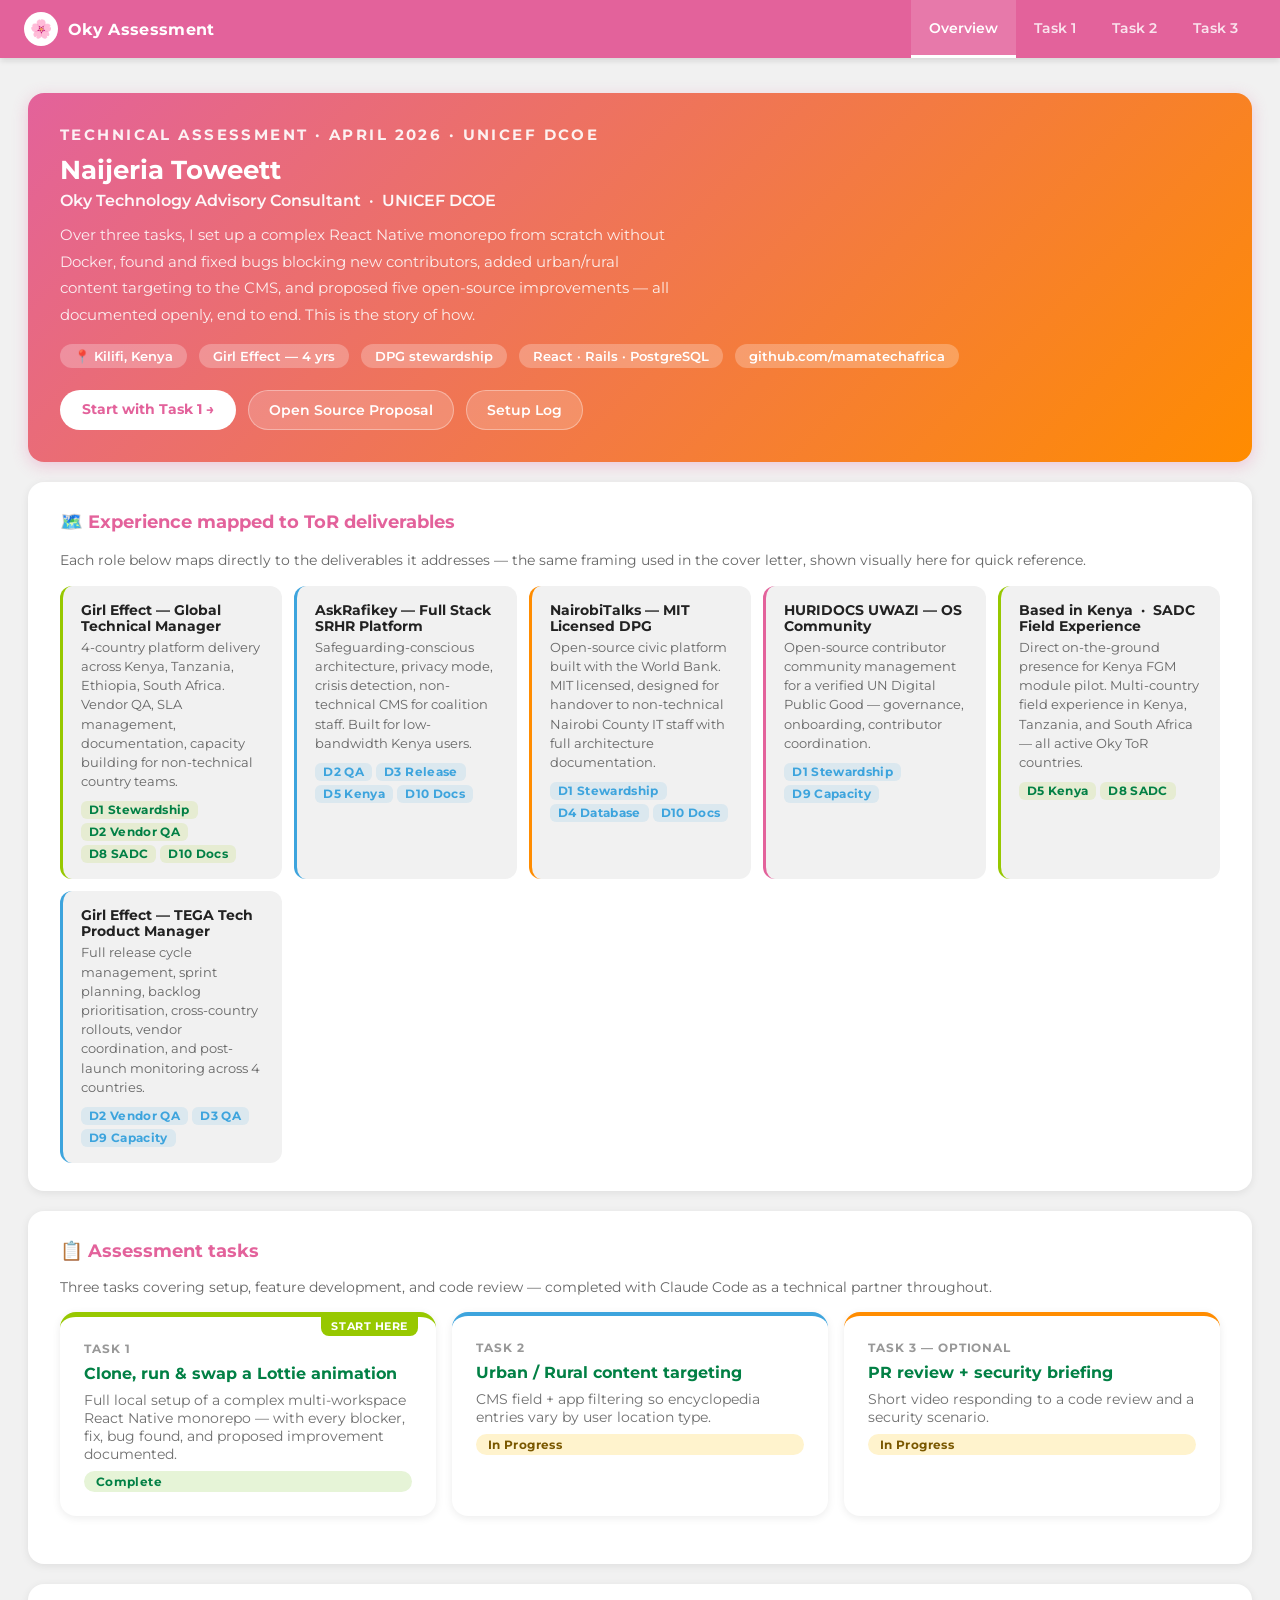
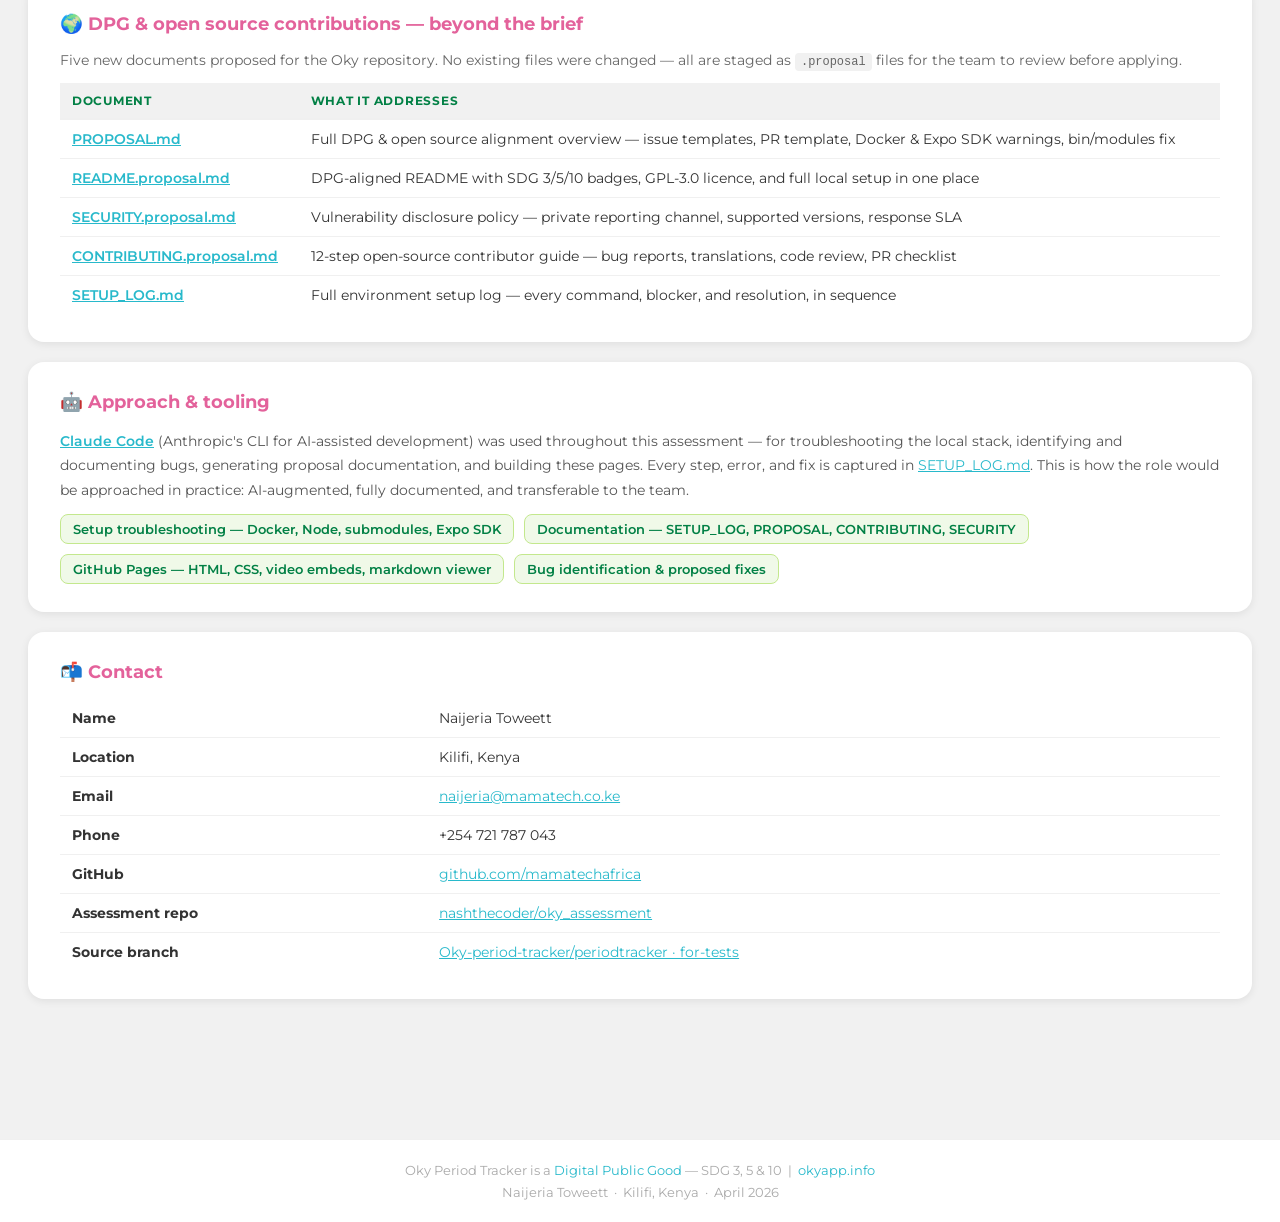
==== commit d88034ca: "Update landing page — chapter bar, revised hero narrative, style tweaks Co-Authored-By: Claude Sonne" ====
--- a/index.html
+++ b/index.html
@@ -107,15 +107,16 @@
       <a href="task3.html">Task 3</a>
     </nav>
   </div>
+  <div class="chapter-bar"><div class="chapter-bar-fill" style="width:0%"></div></div>
 
   <div class="page">
 
     <!-- Hero -->
     <div class="hero">
-      <p style="font-size:0.75rem;opacity:0.65;letter-spacing:0.1em;text-transform:uppercase;margin-bottom:8px;">Technical Assessment · April 2026</p>
+      <p class="chapter-label">Technical Assessment · April 2026 · UNICEF DCOE</p>
       <h1>Naijeria Toweett</h1>
       <p style="font-size:1rem;margin-top:6px;opacity:0.95;font-weight:600;">Oky Technology Advisory Consultant &nbsp;·&nbsp; UNICEF DCOE</p>
-      <p style="margin-top:12px;opacity:0.88;max-width:580px;line-height:1.65;">10+ years building, deploying, and handing over girl-centred digital platforms across Africa — with direct field experience in Oky's deployment countries and a track record of open-source product stewardship for Digital Public Goods.</p>
+      <p style="margin-top:12px;opacity:0.88;max-width:620px;line-height:1.75;">Over three tasks, I set up a complex React Native monorepo from scratch without Docker, found and fixed bugs blocking new contributors, added urban/rural content targeting to the CMS, and proposed five open-source improvements — all documented openly, end to end. This is the story of how.</p>
       <div class="meta">
         <span class="tag">📍 Kilifi, Kenya</span>
         <span class="tag">Girl Effect — 4 yrs</span>
--- a/style.css
+++ b/style.css
@@ -102,7 +102,7 @@
   .navbar .brand { padding: 10px 0; }
   .navbar nav { width: 100%; border-top: 1px solid rgba(255,255,255,0.15); }
   .navbar nav a { padding: 0 12px; font-size: 0.82rem; height: 42px; }
-  .page { margin: 20px auto; }
+  .page { margin: 20px auto; padding: 0 16px 40px; }
   .card { padding: 20px 18px; }
   .hero { padding: 24px 20px; }
   .hero h1 { font-size: 1.3rem; }
@@ -111,9 +111,13 @@
 
 /* ── Page wrap ── */
 .page {
-  max-width: 860px;
+  max-width: 1280px;
   margin: 32px auto;
-  padding: 0 20px 60px;
+  padding: 0 40px 60px;
+}
+
+@media (max-width: 1340px) {
+  .page { padding: 0 28px 60px; }
 }
 
 /* ── Card ── */
@@ -457,3 +461,104 @@
 footer p:last-child { margin-bottom: 0; }
 footer a { color: var(--link); text-decoration: none; }
 footer a:hover { text-decoration: underline; }
+
+/* ── Accordion ── */
+.accordion-card { padding: 0; }
+.accordion-header {
+  display: flex;
+  align-items: center;
+  justify-content: space-between;
+  padding: 24px 28px;
+  cursor: pointer;
+  user-select: none;
+  border-radius: 12px;
+}
+.accordion-header:hover { background: rgba(0,0,0,0.03); }
+.accordion-arrow {
+  font-size: 0.85rem;
+  color: #aaa;
+  transition: transform 0.2s ease;
+}
+.accordion-body { padding: 0 28px 24px; }
+
+/* ── Chapter progress bar (in navbar) ── */
+.chapter-bar {
+  height: 3px;
+  background: rgba(255,255,255,0.2);
+  width: 100%;
+}
+.chapter-bar-fill {
+  height: 100%;
+  background: rgba(255,255,255,0.85);
+  border-radius: 0 2px 2px 0;
+}
+
+/* ── Chapter label (above hero title) ── */
+.chapter-label {
+  font-size: 0.7rem;
+  font-weight: 700;
+  text-transform: uppercase;
+  letter-spacing: 0.16em;
+  opacity: 0.7;
+  margin-bottom: 10px;
+}
+
+/* ── Next chapter panel ── */
+.next-chapter {
+  display: flex;
+  align-items: center;
+  justify-content: space-between;
+  text-decoration: none;
+  border-radius: 16px;
+  padding: 28px 36px;
+  margin-bottom: 20px;
+  color: white;
+  transition: transform 0.15s, box-shadow 0.15s;
+  gap: 20px;
+}
+.next-chapter:hover { transform: translateY(-3px); }
+.next-chapter .nc-body { flex: 1; }
+.next-chapter .nc-eyebrow {
+  font-size: 0.68rem;
+  font-weight: 700;
+  text-transform: uppercase;
+  letter-spacing: 0.14em;
+  opacity: 0.7;
+  margin-bottom: 6px;
+}
+.next-chapter .nc-title {
+  font-size: 1.25rem;
+  font-weight: 700;
+  margin-bottom: 6px;
+  line-height: 1.2;
+}
+.next-chapter .nc-desc {
+  font-size: 0.88rem;
+  opacity: 0.85;
+  line-height: 1.55;
+  max-width: 520px;
+}
+.next-chapter .nc-arrow {
+  font-size: 2rem;
+  opacity: 0.6;
+  flex-shrink: 0;
+  transition: opacity 0.15s, transform 0.15s;
+}
+.next-chapter:hover .nc-arrow { opacity: 1; transform: translateX(5px); }
+
+.next-chapter.to-task1 {
+  background: linear-gradient(135deg, var(--danger) 0%, #c84b7a 100%);
+  box-shadow: 0 4px 20px rgba(227,98,155,0.35);
+}
+.next-chapter.to-task2 {
+  background: linear-gradient(135deg, var(--tertiary) 0%, #1169BF 100%);
+  box-shadow: 0 4px 20px rgba(61,164,221,0.35);
+}
+.next-chapter.to-task3 {
+  background: linear-gradient(135deg, var(--secondary) 0%, #BD6600 100%);
+  box-shadow: 0 4px 20px rgba(255,140,0,0.35);
+}
+.next-chapter.to-overview {
+  background: linear-gradient(135deg, #555 0%, #333 100%);
+  box-shadow: 0 4px 20px rgba(0,0,0,0.2);
+}
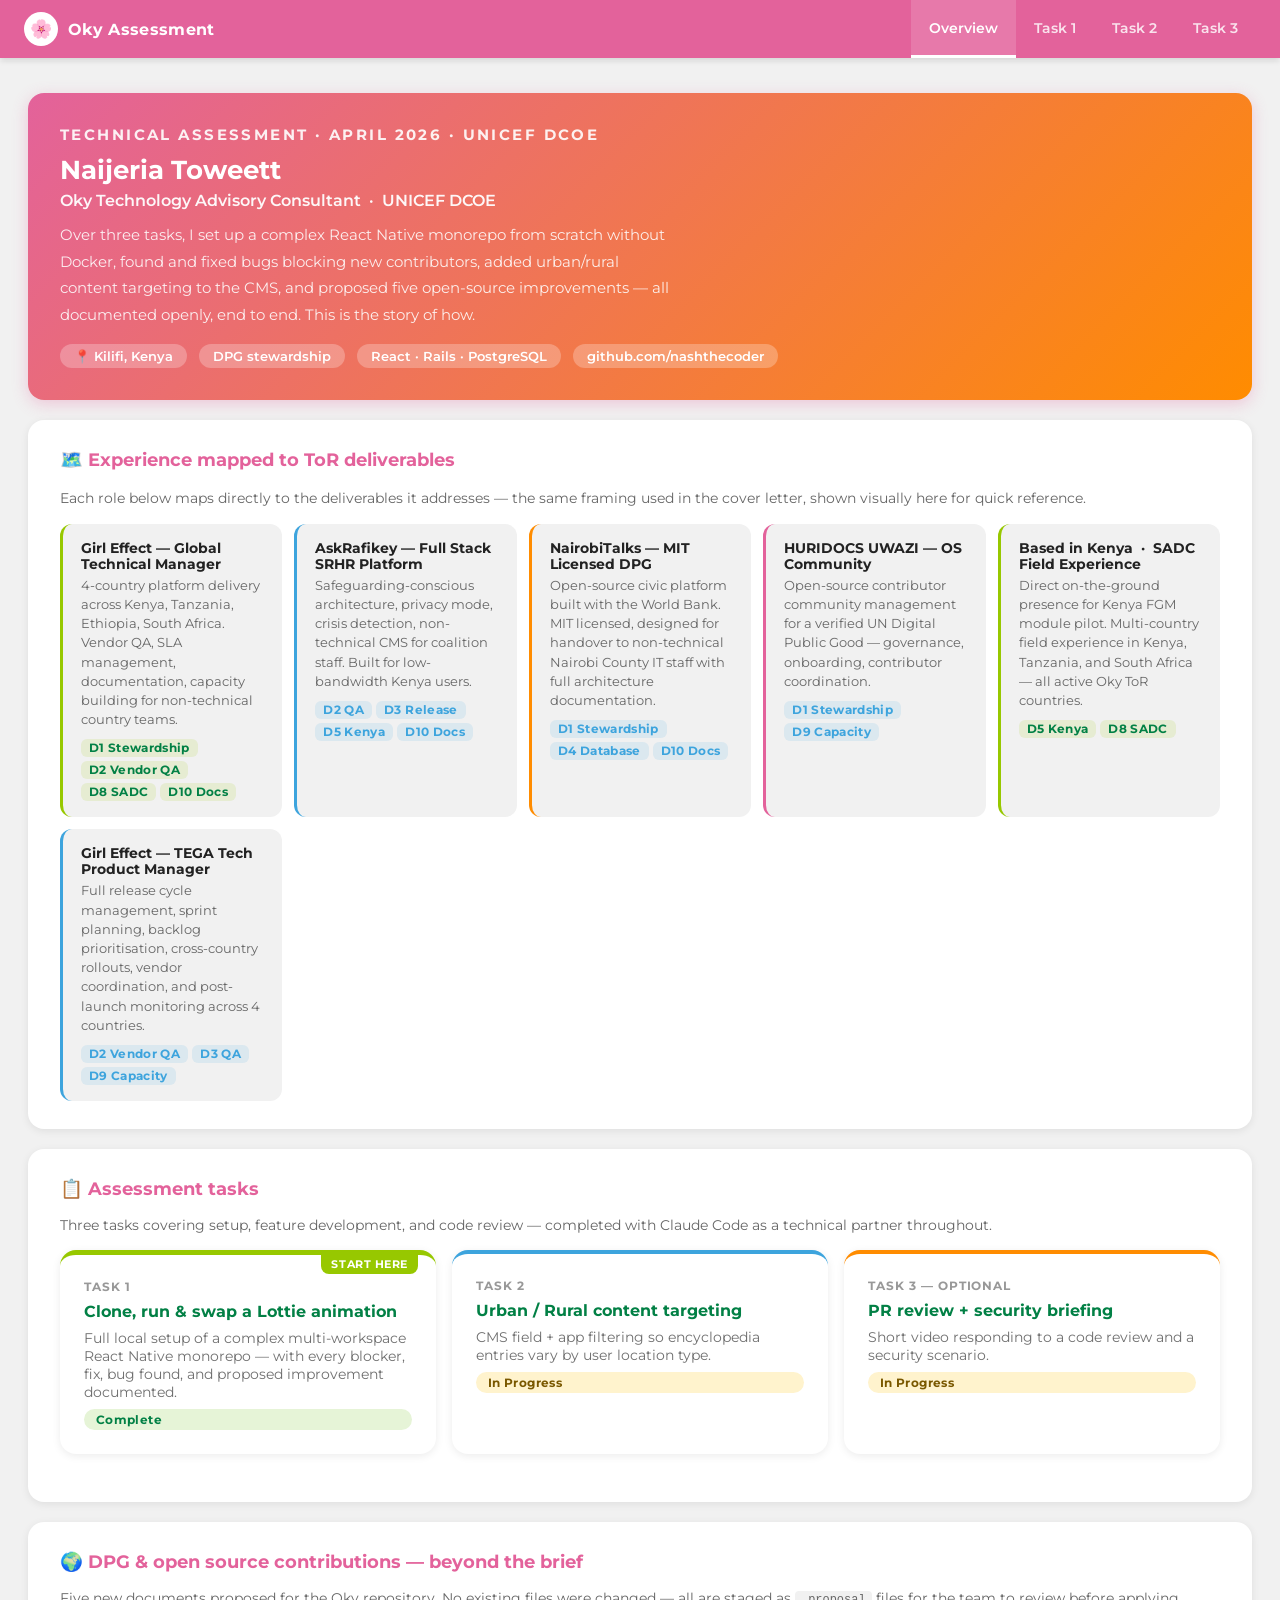
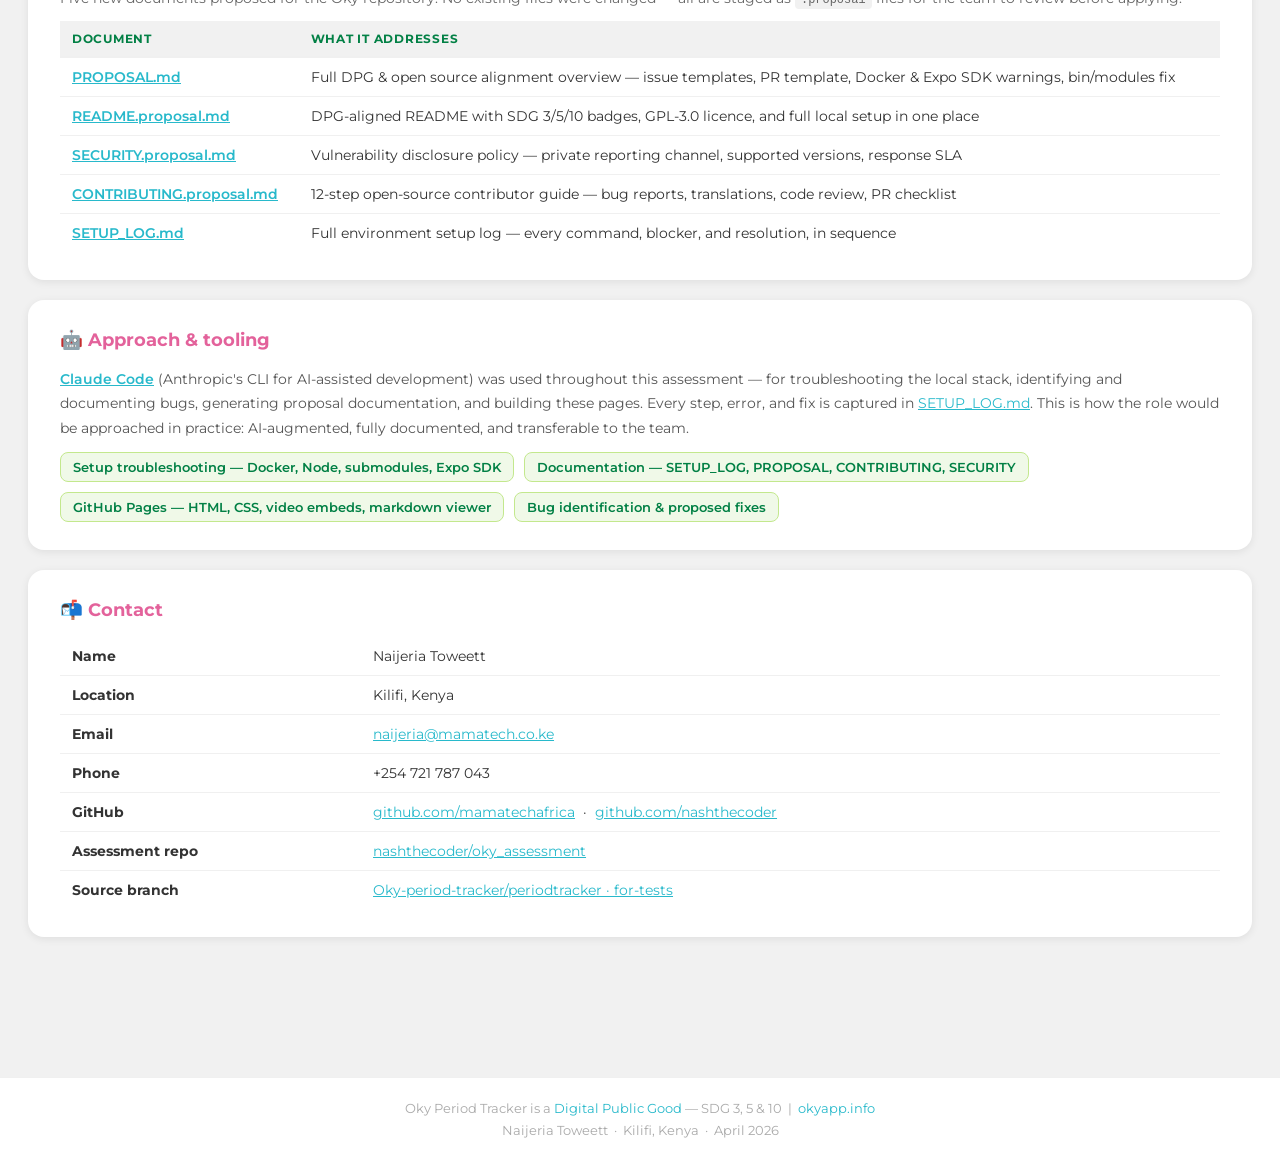
==== commit ead8036f: "Add nashthecoder GitHub link alongside mamatechafrica in contact section Co-Authored-By: Claude Sonn" ====
--- a/index.html
+++ b/index.html
@@ -119,16 +119,11 @@
       <p style="margin-top:12px;opacity:0.88;max-width:620px;line-height:1.75;">Over three tasks, I set up a complex React Native monorepo from scratch without Docker, found and fixed bugs blocking new contributors, added urban/rural content targeting to the CMS, and proposed five open-source improvements — all documented openly, end to end. This is the story of how.</p>
       <div class="meta">
         <span class="tag">📍 Kilifi, Kenya</span>
-        <span class="tag">Girl Effect — 4 yrs</span>
         <span class="tag">DPG stewardship</span>
         <span class="tag">React · Rails · PostgreSQL</span>
-        <span class="tag">github.com/mamatechafrica</span>
-      </div>
-      <div class="cta-row">
-        <a class="btn-primary" href="task1.html">Start with Task 1 →</a>
-        <a class="btn-ghost" href="view.html?file=PROPOSAL.md">Open Source Proposal</a>
-        <a class="btn-ghost" href="view.html?file=SETUP_LOG.md">Setup Log</a>
-      </div>
+        <span class="tag">github.com/nashthecoder</span>
+      </div>
+      <!-- Removed redundant CTA row as navigation and context are provided below -->
     </div>
 
     <!-- Experience → Deliverables -->
@@ -273,7 +268,7 @@
           <tr><td><strong>Location</strong></td><td>Kilifi, Kenya</td></tr>
           <tr><td><strong>Email</strong></td><td><a href="mailto:naijeria@mamatech.co.ke" style="color:var(--link)">naijeria@mamatech.co.ke</a></td></tr>
           <tr><td><strong>Phone</strong></td><td>+254 721 787 043</td></tr>
-          <tr><td><strong>GitHub</strong></td><td><a href="https://github.com/mamatechafrica" style="color:var(--link)" target="_blank">github.com/mamatechafrica</a></td></tr>
+          <tr><td><strong>GitHub</strong></td><td><a href="https://github.com/mamatechafrica" style="color:var(--link)" target="_blank">github.com/mamatechafrica</a> &nbsp;·&nbsp; <a href="https://github.com/nashthecoder" style="color:var(--link)" target="_blank">github.com/nashthecoder</a></td></tr>
           <tr><td><strong>Assessment repo</strong></td><td><a href="https://github.com/nashthecoder/oky_assessment" style="color:var(--link)" target="_blank">nashthecoder/oky_assessment</a></td></tr>
           <tr><td><strong>Source branch</strong></td><td><a href="https://github.com/Oky-period-tracker/periodtracker/tree/for-tests" style="color:var(--link)" target="_blank">Oky-period-tracker/periodtracker · for-tests</a></td></tr>
         </tbody>
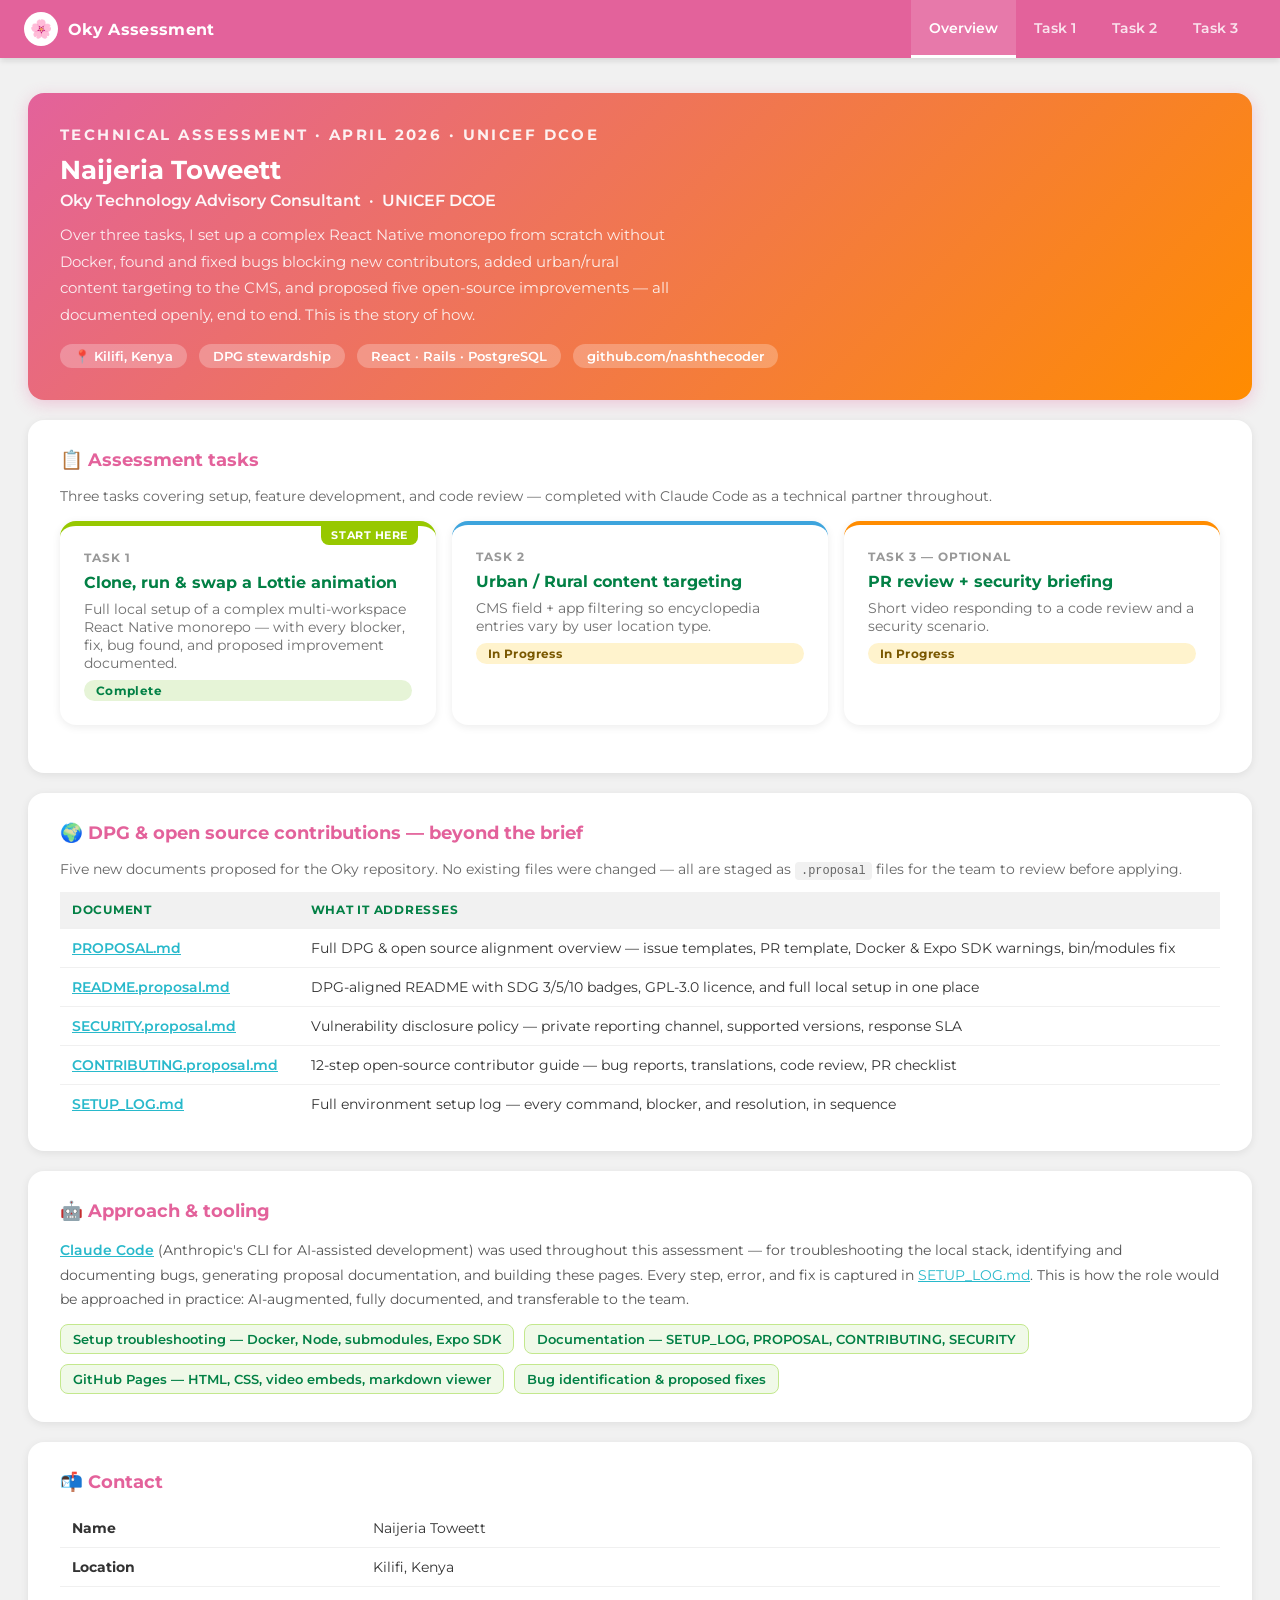
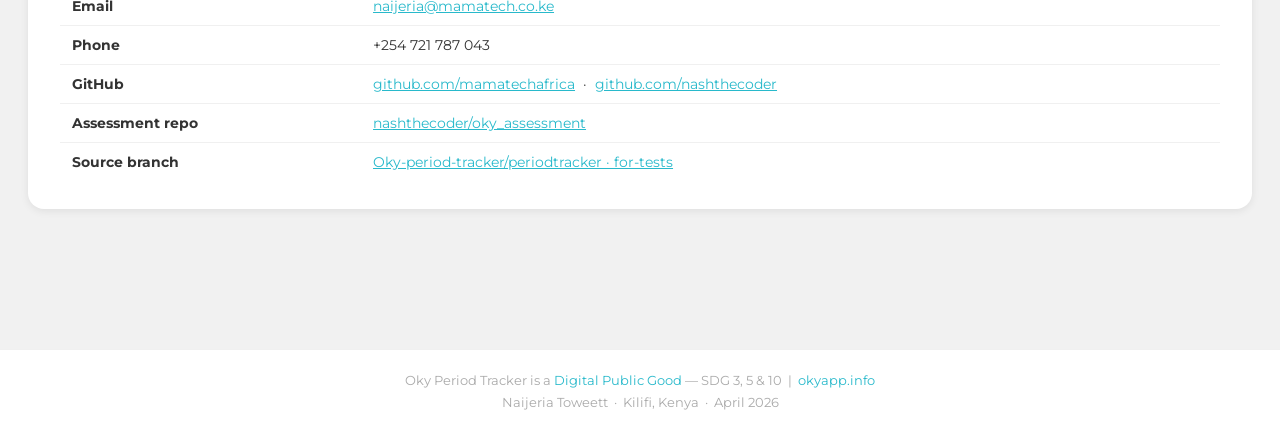
==== commit c8983340: "Remove redundant experience-to-deliverables section from landing page Co-Authored-By: Claude Sonnet " ====
--- a/index.html
+++ b/index.html
@@ -126,67 +126,6 @@
       <!-- Removed redundant CTA row as navigation and context are provided below -->
     </div>
 
-    <!-- Experience → Deliverables -->
-    <div class="card">
-      <h2>🗺️ Experience mapped to ToR deliverables</h2>
-      <p style="font-size:0.88rem;color:#666;line-height:1.6;margin-bottom:4px;">Each role below maps directly to the deliverables it addresses — the same framing used in the cover letter, shown visually here for quick reference.</p>
-      <div class="del-grid">
-        <div class="del-card green">
-          <div class="del-exp">Girl Effect — Global Technical Manager</div>
-          <div class="del-desc">4-country platform delivery across Kenya, Tanzania, Ethiopia, South Africa. Vendor QA, SLA management, documentation, capacity building for non-technical country teams.</div>
-          <div class="del-tags">
-            <span class="del-tag green">D1 Stewardship</span>
-            <span class="del-tag green">D2 Vendor QA</span>
-            <span class="del-tag green">D8 SADC</span>
-            <span class="del-tag green">D10 Docs</span>
-          </div>
-        </div>
-        <div class="del-card blue">
-          <div class="del-exp">AskRafikey — Full Stack SRHR Platform</div>
-          <div class="del-desc">Safeguarding-conscious architecture, privacy mode, crisis detection, non-technical CMS for coalition staff. Built for low-bandwidth Kenya users.</div>
-          <div class="del-tags">
-            <span class="del-tag">D2 QA</span>
-            <span class="del-tag">D3 Release</span>
-            <span class="del-tag">D5 Kenya</span>
-            <span class="del-tag">D10 Docs</span>
-          </div>
-        </div>
-        <div class="del-card orange">
-          <div class="del-exp">NairobiTalks — MIT Licensed DPG</div>
-          <div class="del-desc">Open-source civic platform built with the World Bank. MIT licensed, designed for handover to non-technical Nairobi County IT staff with full architecture documentation.</div>
-          <div class="del-tags">
-            <span class="del-tag">D1 Stewardship</span>
-            <span class="del-tag">D4 Database</span>
-            <span class="del-tag">D10 Docs</span>
-          </div>
-        </div>
-        <div class="del-card pink">
-          <div class="del-exp">HURIDOCS UWAZI — OS Community</div>
-          <div class="del-desc">Open-source contributor community management for a verified UN Digital Public Good — governance, onboarding, contributor coordination.</div>
-          <div class="del-tags">
-            <span class="del-tag">D1 Stewardship</span>
-            <span class="del-tag">D9 Capacity</span>
-          </div>
-        </div>
-        <div class="del-card green">
-          <div class="del-exp">Based in Kenya &nbsp;·&nbsp; SADC Field Experience</div>
-          <div class="del-desc">Direct on-the-ground presence for Kenya FGM module pilot. Multi-country field experience in Kenya, Tanzania, and South Africa — all active Oky ToR countries.</div>
-          <div class="del-tags">
-            <span class="del-tag green">D5 Kenya</span>
-            <span class="del-tag green">D8 SADC</span>
-          </div>
-        </div>
-        <div class="del-card blue">
-          <div class="del-exp">Girl Effect — TEGA Tech Product Manager</div>
-          <div class="del-desc">Full release cycle management, sprint planning, backlog prioritisation, cross-country rollouts, vendor coordination, and post-launch monitoring across 4 countries.</div>
-          <div class="del-tags">
-            <span class="del-tag">D2 Vendor QA</span>
-            <span class="del-tag">D3 QA</span>
-            <span class="del-tag">D9 Capacity</span>
-          </div>
-        </div>
-      </div>
-    </div>
 
     <!-- Assessment tasks -->
     <div class="card">
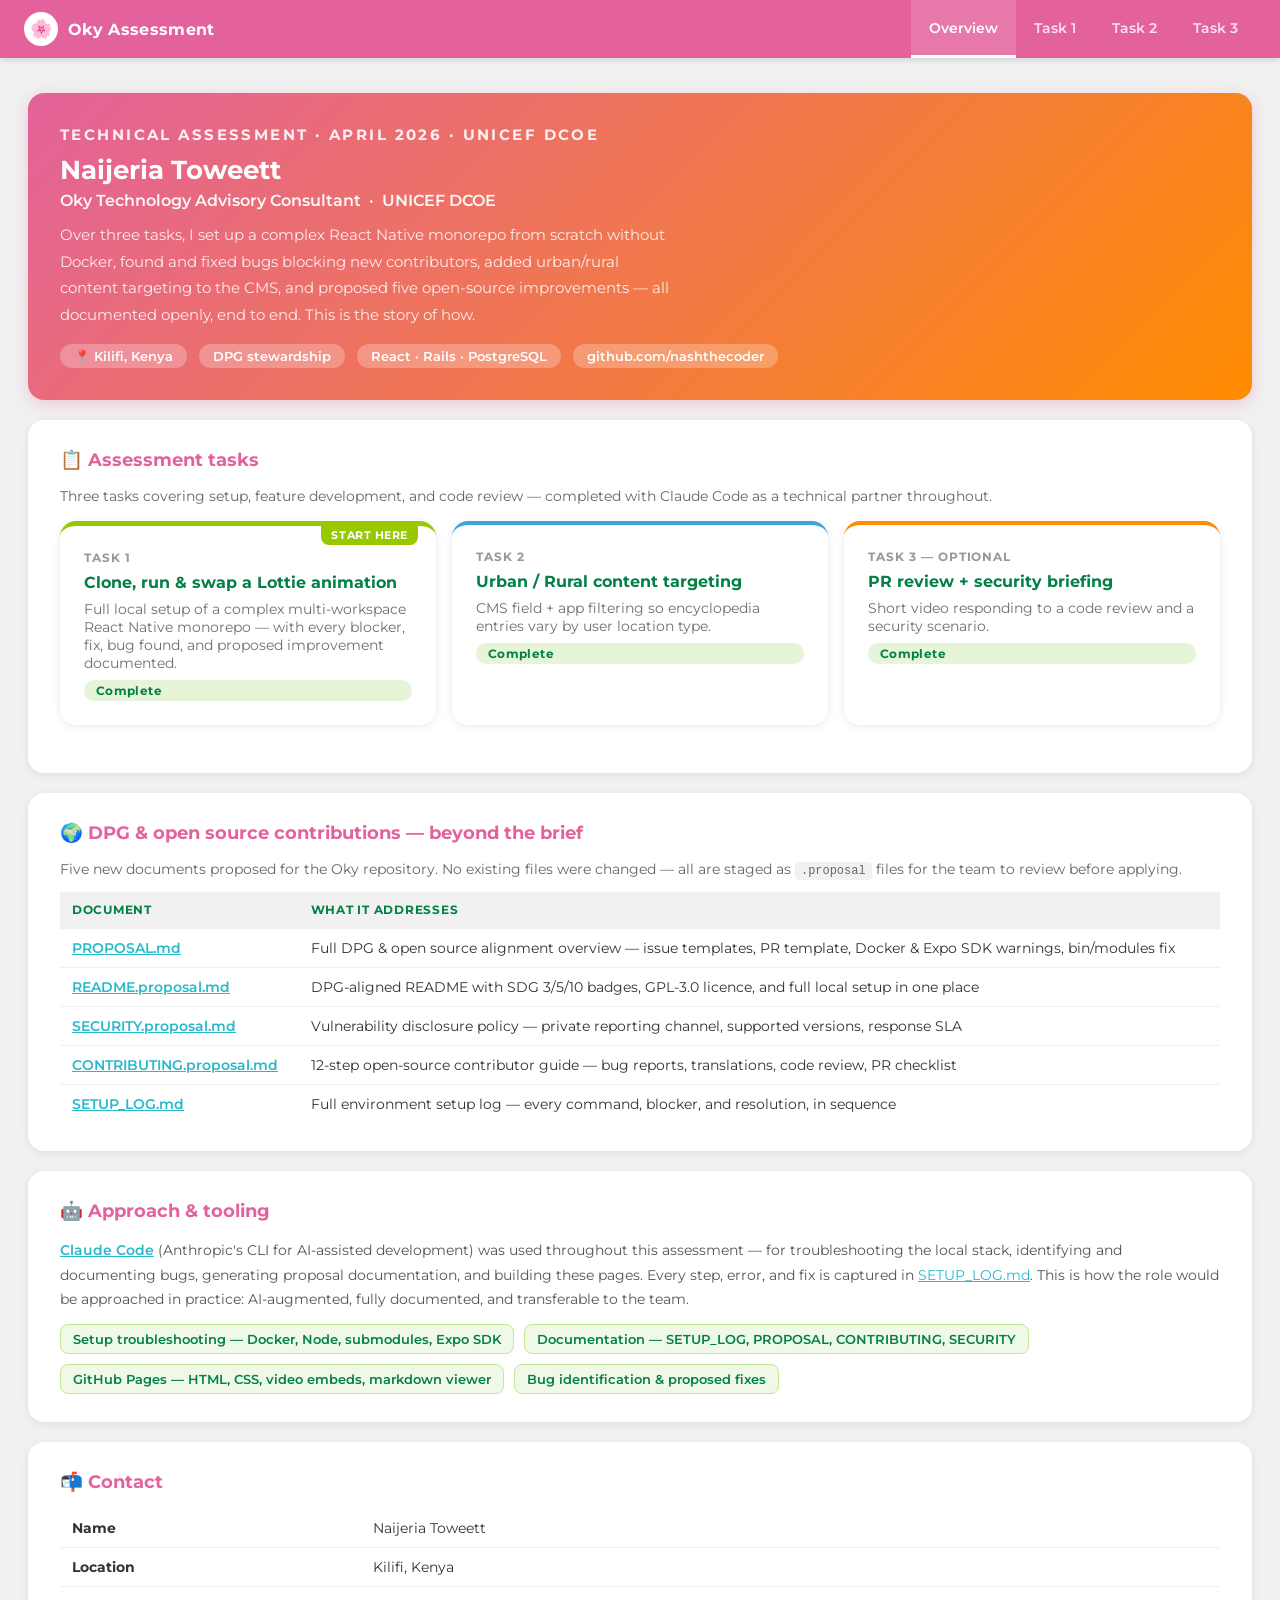
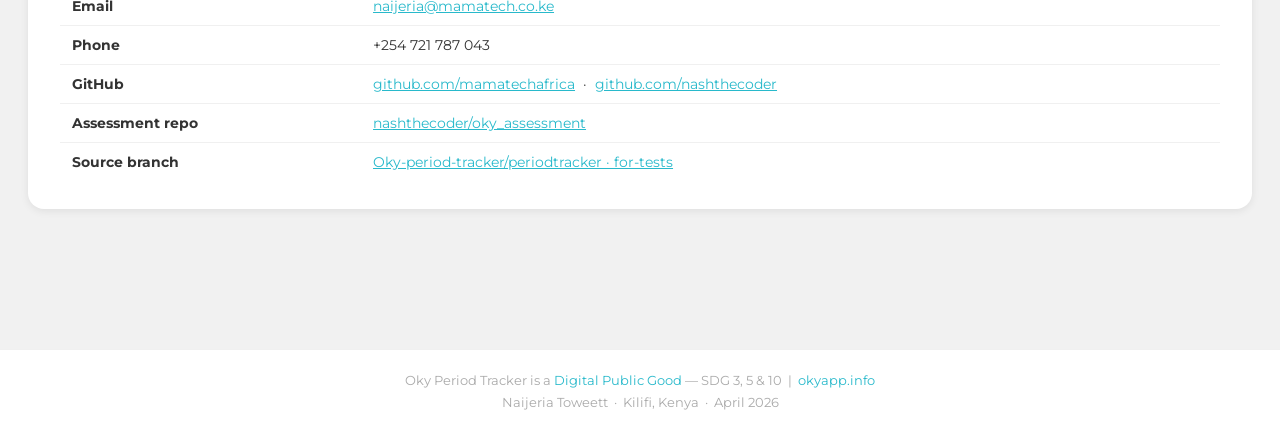
==== commit 3326ef0b: "feat: mark Task 2 and Task 3 as Complete Co-Authored-By: Claude Sonnet 4.6 <noreply@anthropic.com>" ====
--- a/index.html
+++ b/index.html
@@ -142,13 +142,13 @@
           <span class="task-num">Task 2</span>
           <h3>Urban / Rural content targeting</h3>
           <p>CMS field + app filtering so encyclopedia entries vary by user location type.</p>
-          <span class="badge badge-in-progress">In Progress</span>
+          <span class="badge badge-done">Complete</span>
         </a>
         <a class="task-card t3" href="task3.html">
           <span class="task-num">Task 3 — Optional</span>
           <h3>PR review + security briefing</h3>
           <p>Short video responding to a code review and a security scenario.</p>
-          <span class="badge badge-in-progress">In Progress</span>
+          <span class="badge badge-done">Complete</span>
         </a>
       </div>
     </div>
--- a/style.css
+++ b/style.css
@@ -438,6 +438,12 @@
   background: #000;
   box-shadow: 0 4px 16px rgba(0,0,0,0.18);
 }
+.video-wrap iframe {
+  display: block;
+  width: 100%;
+  height: 75vh;
+  border: none;
+}
 .video-wrap video {
   display: block;
   width: 100%;
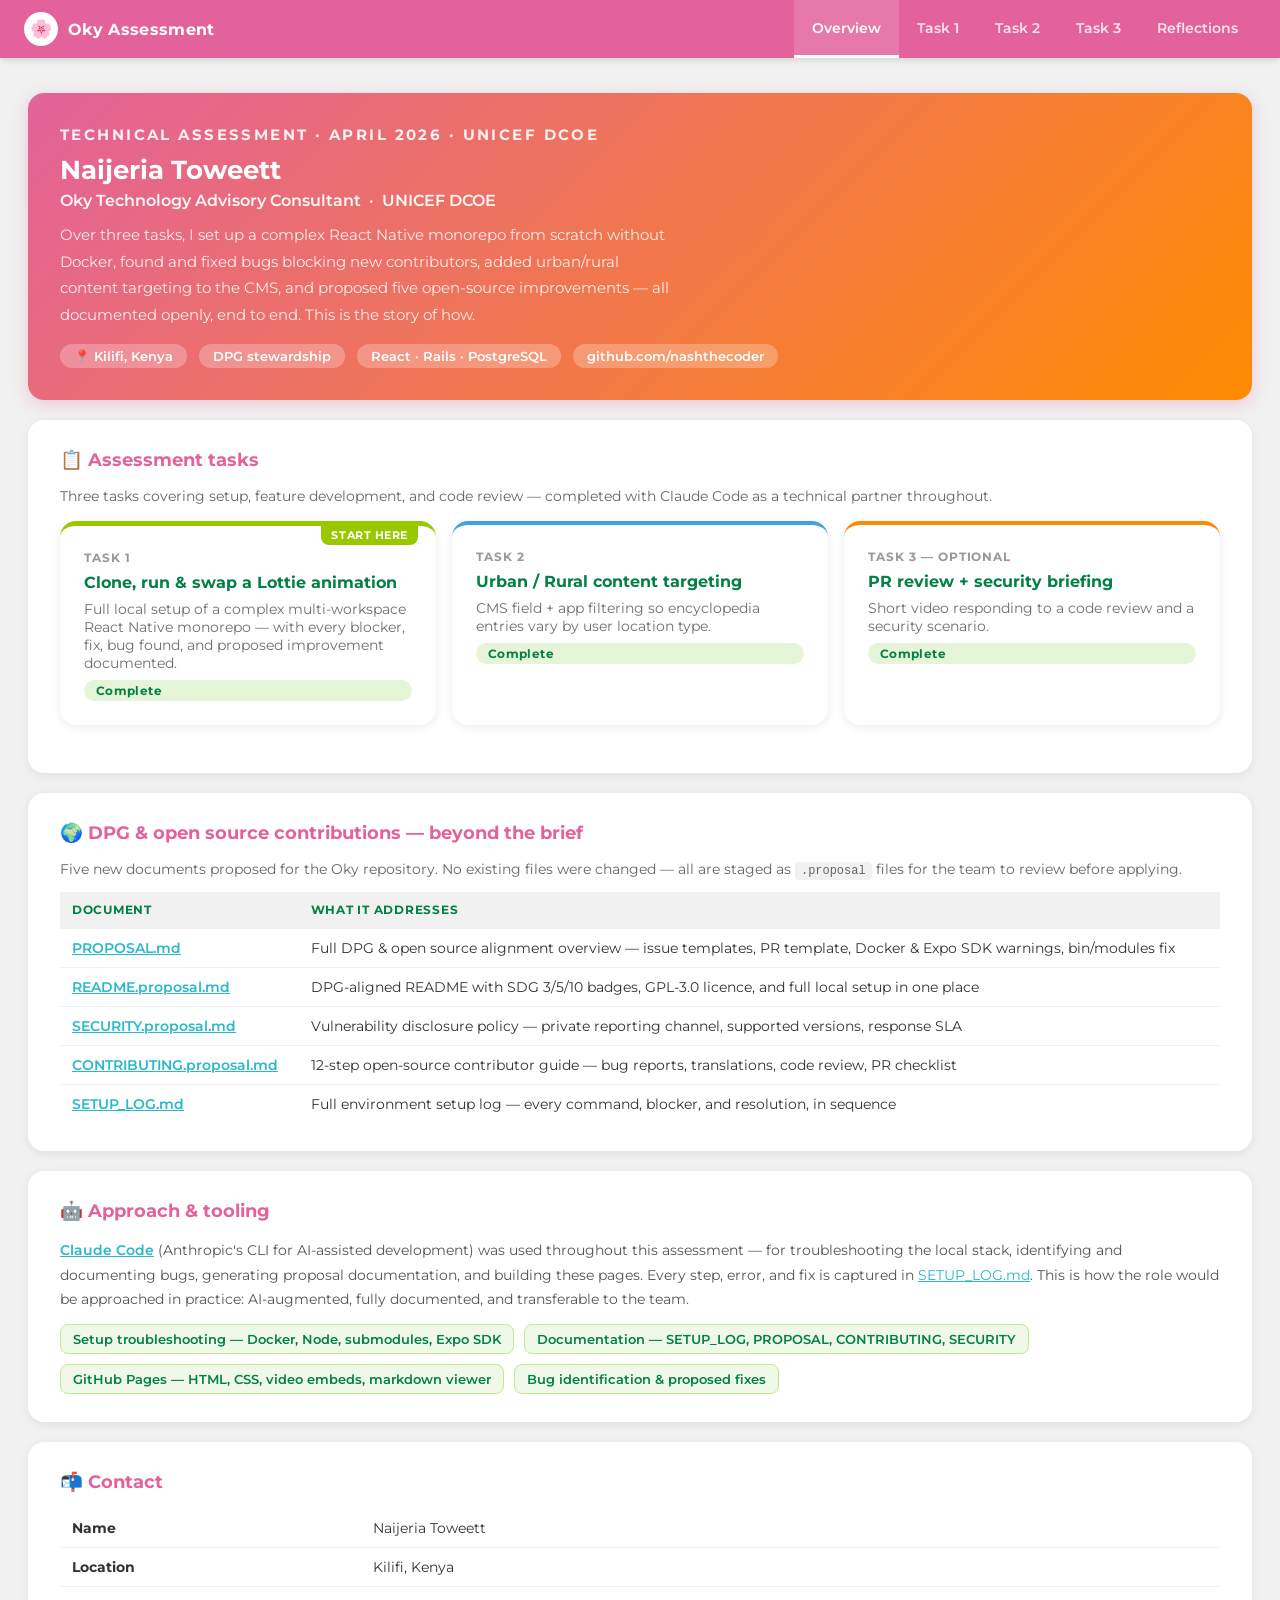
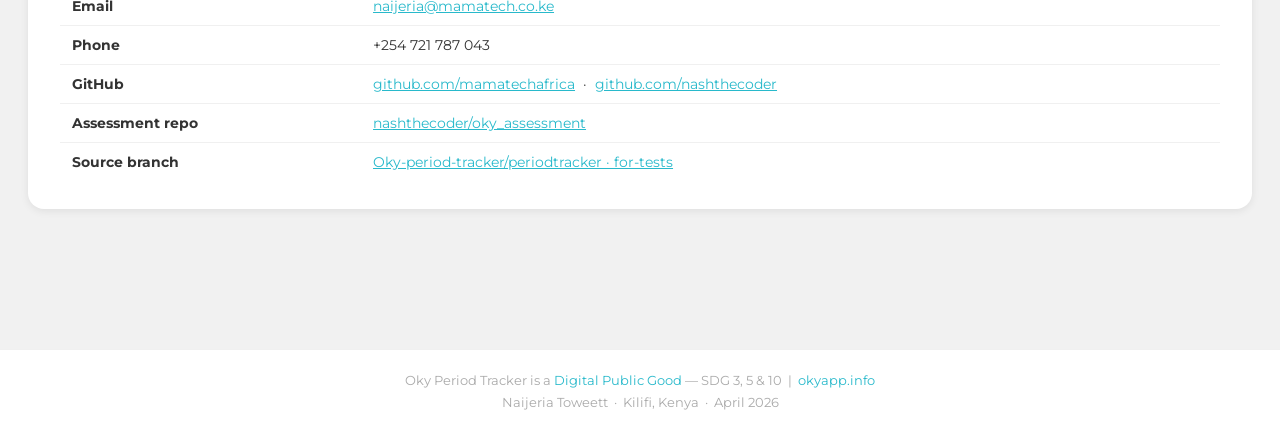
==== commit 599b3e31: "feat: add Reflections page — findings, positioning, and questions for the team Co-Authored-By: Claud" ====
--- a/index.html
+++ b/index.html
@@ -105,6 +105,7 @@
       <a href="task1.html">Task 1</a>
       <a href="task2.html">Task 2</a>
       <a href="task3.html">Task 3</a>
+      <a href="reflections.html">Reflections</a>
     </nav>
   </div>
   <div class="chapter-bar"><div class="chapter-bar-fill" style="width:0%"></div></div>
--- a/style.css
+++ b/style.css
@@ -95,6 +95,7 @@
 body.page-task1 .navbar { background: linear-gradient(90deg, var(--danger) 0%, #c84b7a 100%); }
 body.page-task2 .navbar { background: linear-gradient(90deg, var(--tertiary) 0%, #1169BF 100%); }
 body.page-task3 .navbar { background: linear-gradient(90deg, var(--secondary) 0%, #BD6600 100%); }
+body.page-reflections .navbar { background: linear-gradient(90deg, var(--primary-dark) 0%, #025c32 100%); }
 
 /* ── Mobile nav ── */
 @media (max-width: 600px) {
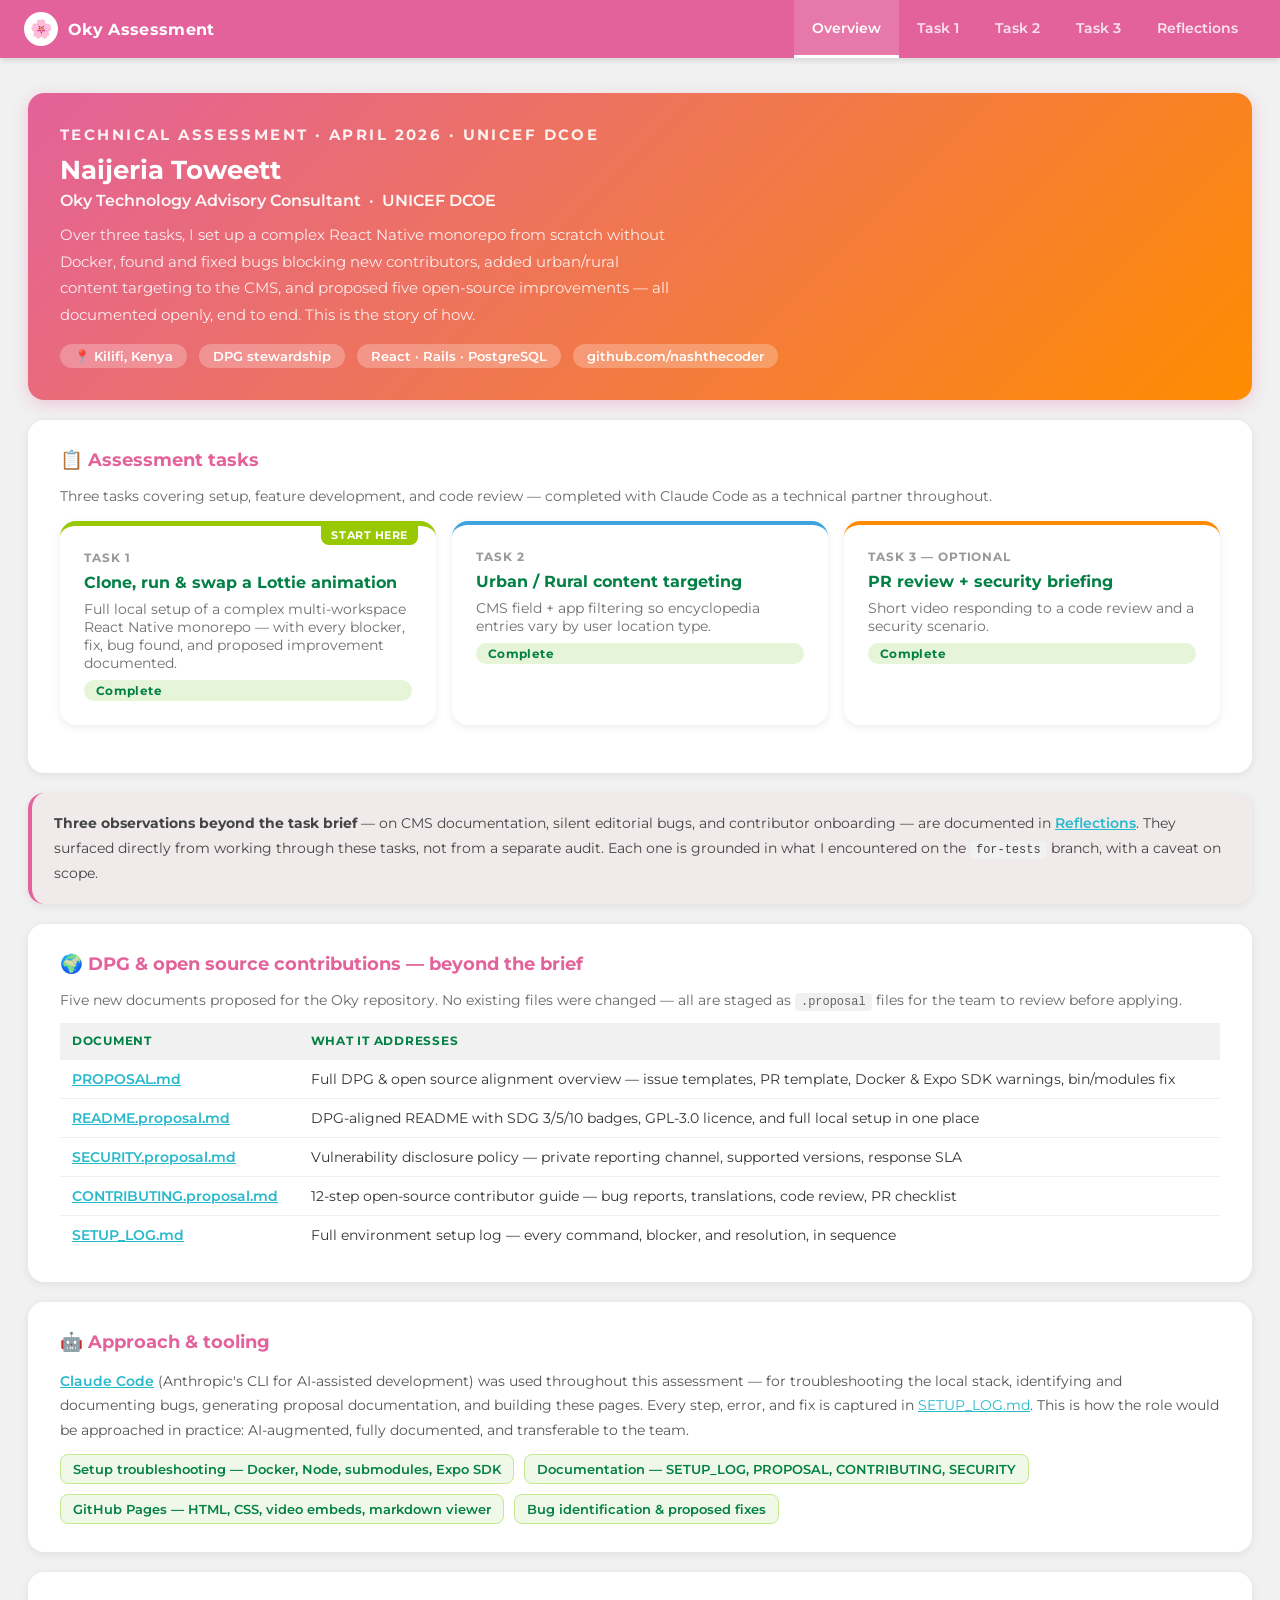
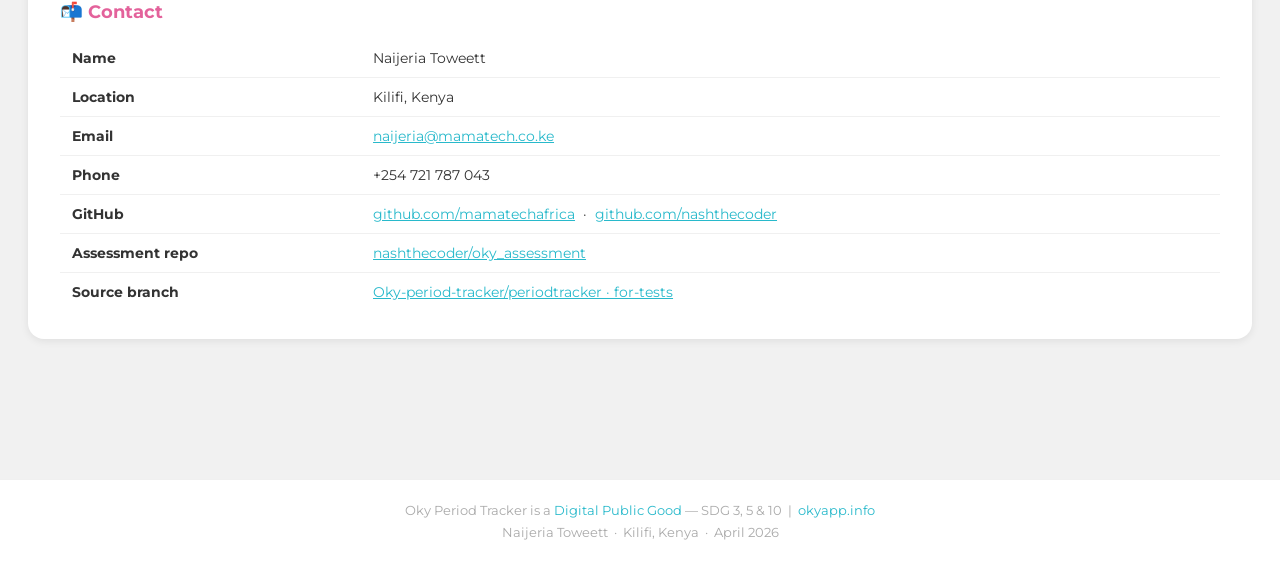
==== commit e6814cc9: "docs: surface reflections observations in context across task pages Added discovery callouts to task" ====
--- a/index.html
+++ b/index.html
@@ -154,6 +154,13 @@
       </div>
     </div>
 
+    <!-- Observations signal -->
+    <div class="card" style="border-left: 4px solid var(--danger); background: rgba(220,53,69,0.03); padding: 18px 22px;">
+      <p style="font-size:0.88rem;color:#444;line-height:1.75;margin:0;">
+        <strong>Three observations beyond the task brief</strong> — on CMS documentation, silent editorial bugs, and contributor onboarding — are documented in <a href="reflections.html" style="color:var(--link);font-weight:600;">Reflections</a>. They surfaced directly from working through these tasks, not from a separate audit. Each one is grounded in what I encountered on the <code>for-tests</code> branch, with a caveat on scope.
+      </p>
+    </div>
+
     <!-- DPG contributions -->
     <div class="card">
       <h2>🌍 DPG & open source contributions — beyond the brief</h2>
